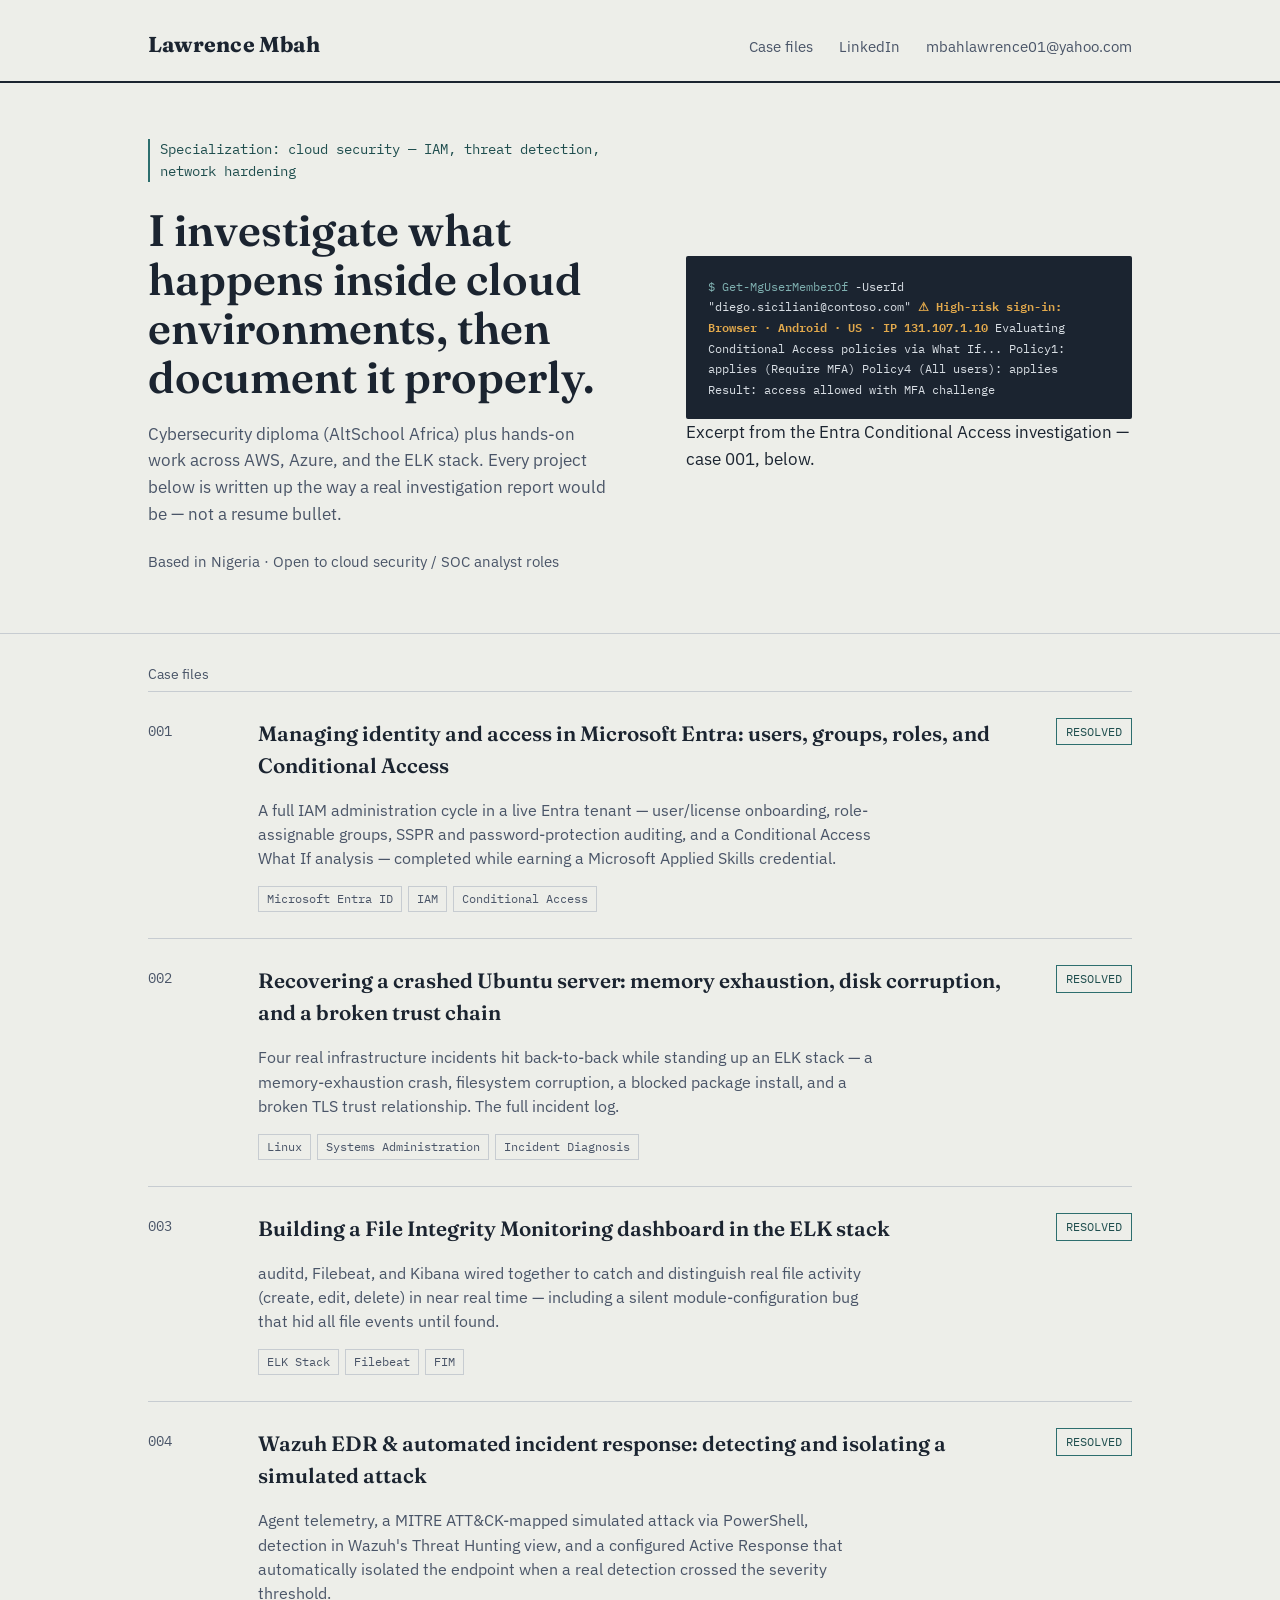
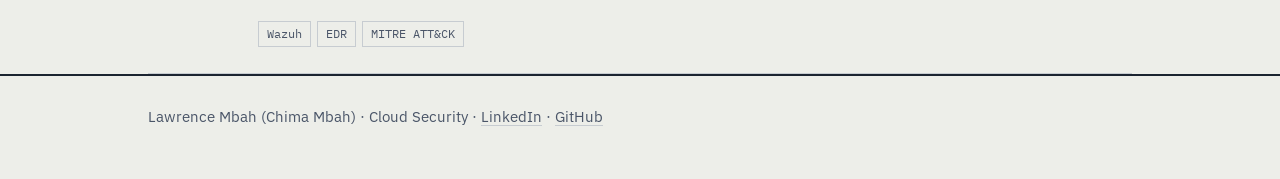
==== index.html @ ed9415c7 "Update location from California to Nigeria" ====
<!DOCTYPE html>
<html lang="en">
<head>
<meta charset="UTF-8">
<meta name="viewport" content="width=device-width, initial-scale=1.0">
<title>Lawrence Mbah — Cloud Security Case Files</title>
<meta name="description" content="Hands-on cloud security investigations: IAM, SIEM, network encryption, and vulnerability assessment work, documented like real incident reports.">
<link rel="preconnect" href="https://fonts.googleapis.com">
<link href="https://fonts.googleapis.com/css2?family=Fraunces:opsz,wght@9..144,500;9..144,600;9..144,700&family=IBM+Plex+Sans:wght@400;500;600&family=IBM+Plex+Mono:wght@400;500&display=swap" rel="stylesheet">
<link rel="stylesheet" href="styles.css">
</head>
<body>

<header class="masthead">
  <div class="wrap">
    <div class="mark"><a href="index.html">Lawrence Mbah</a></div>
    <nav>
      <a href="#cases">Case files</a>
      <a href="https://www.linkedin.com/" target="_blank" rel="noopener">LinkedIn</a>
      <a href="mailto:mbahlawrence01@yahoo.com">mbahlawrence01@yahoo.com</a>
    </nav>
  </div>
</header>

<section class="hero">
  <div class="wrap">
    <div>
      <div class="focus-line">Specialization: cloud security — IAM, threat detection, network hardening</div>
      <h1>I investigate what happens inside cloud environments, then document it properly.</h1>
      <p class="lede">Cybersecurity diploma (AltSchool Africa) plus hands-on work across AWS, Azure, and the ELK stack. Every project below is written up the way a real investigation report would be — not a resume bullet.</p>
      <p style="color:var(--ink-soft); font-size:0.95rem;">Based in Nigeria · Open to cloud security / SOC analyst roles</p>
    </div>
    <div>
      <div class="log-panel">
<span class="tag">$ Get-MgUserMemberOf</span> -UserId "diego.siciliani@contoso.com"

<span class="flag">⚠ High-risk sign-in: Browser · Android · US · IP 131.107.1.10</span>
Evaluating Conditional Access policies via What If...
Policy1: applies (Require MFA)
Policy4 (All users): applies
Result: access allowed with MFA challenge
      </div>
      <div class="caption">Excerpt from the Entra Conditional Access investigation — case 001, below.</div>
    </div>
  </div>
</section>

<main class="wrap">
  <div class="section-label" id="cases">Case files</div>
  <div class="case-list">

    <a class="case" href="projects/entra-identity-access-management.html">
      <div class="case-no">001</div>
      <div>
        <h2 class="case-title">Managing identity and access in Microsoft Entra: users, groups, roles, and Conditional Access</h2>
        <p class="case-summary">A full IAM administration cycle in a live Entra tenant — user/license onboarding, role-assignable groups, SSPR and password-protection auditing, and a Conditional Access What If analysis — completed while earning a Microsoft Applied Skills credential.</p>
        <div class="case-tags">
          <span class="tag-pill">Microsoft Entra ID</span>
          <span class="tag-pill">IAM</span>
          <span class="tag-pill">Conditional Access</span>
        </div>
      </div>
      <div class="status resolved">RESOLVED</div>
    </a>

    <a class="case" href="projects/linux-vm-incident-recovery.html">
      <div class="case-no">002</div>
      <div>
        <h2 class="case-title">Recovering a crashed Ubuntu server: memory exhaustion, disk corruption, and a broken trust chain</h2>
        <p class="case-summary">Four real infrastructure incidents hit back-to-back while standing up an ELK stack — a memory-exhaustion crash, filesystem corruption, a blocked package install, and a broken TLS trust relationship. The full incident log.</p>
        <div class="case-tags">
          <span class="tag-pill">Linux</span>
          <span class="tag-pill">Systems Administration</span>
          <span class="tag-pill">Incident Diagnosis</span>
        </div>
      </div>
      <div class="status resolved">RESOLVED</div>
    </a>

    <a class="case" href="projects/fim-elk-dashboard.html">
      <div class="case-no">003</div>
      <div>
        <h2 class="case-title">Building a File Integrity Monitoring dashboard in the ELK stack</h2>
        <p class="case-summary">auditd, Filebeat, and Kibana wired together to catch and distinguish real file activity (create, edit, delete) in near real time — including a silent module-configuration bug that hid all file events until found.</p>
        <div class="case-tags">
          <span class="tag-pill">ELK Stack</span>
          <span class="tag-pill">Filebeat</span>
          <span class="tag-pill">FIM</span>
        </div>
      </div>
      <div class="status resolved">RESOLVED</div>
    </a>

    <a class="case" href="projects/wazuh-edr-incident-response.html">
      <div class="case-no">004</div>
      <div>
        <h2 class="case-title">Wazuh EDR & automated incident response: detecting and isolating a simulated attack</h2>
        <p class="case-summary">Agent telemetry, a MITRE ATT&CK-mapped simulated attack via PowerShell, detection in Wazuh's Threat Hunting view, and a configured Active Response that automatically isolated the endpoint when a real detection crossed the severity threshold.</p>
        <div class="case-tags">
          <span class="tag-pill">Wazuh</span>
          <span class="tag-pill">EDR</span>
          <span class="tag-pill">MITRE ATT&CK</span>
        </div>
      </div>
      <div class="status resolved">RESOLVED</div>
    </a>

  </div>
</main>

<footer>
  <div class="wrap">
    Lawrence Mbah (Chima Mbah) · Cloud Security · <a href="https://www.linkedin.com/" target="_blank" rel="noopener">LinkedIn</a> · <a href="https://github.com/" target="_blank" rel="noopener">GitHub</a>
  </div>
</footer>

</body>
</html>
---- styles.css ----
/* ============================================
   Tokens
   ============================================ */
:root {
  --paper: #EDEEE9;
  --paper-raised: #FFFFFF;
  --ink: #1B2430;
  --ink-soft: #4A5568;
  --line: #C7CCD1;
  --line-strong: #1B2430;
  --amber: #B97A1E;
  --amber-deep: #8F5D14;
  --teal: #2D6E6E;
  --teal-deep: #1F4E4E;
  --danger: #A33A2F;

  --font-display: "Fraunces", Georgia, serif;
  --font-body: "IBM Plex Sans", -apple-system, sans-serif;
  --font-mono: "IBM Plex Mono", ui-monospace, monospace;

  --max: 1040px;
}

* { box-sizing: border-box; }

@media (prefers-reduced-motion: reduce) {
  *, *::before, *::after {
    animation-duration: 0.001ms !important;
    transition-duration: 0.001ms !important;
  }
}

html { scroll-behavior: smooth; }

body {
  margin: 0;
  background: var(--paper);
  color: var(--ink);
  font-family: var(--font-body);
  font-size: 17px;
  line-height: 1.55;
  -webkit-font-smoothing: antialiased;
}

a { color: var(--teal-deep); text-decoration-color: var(--line); text-underline-offset: 3px; }
a:hover { text-decoration-color: currentColor; }
a:focus-visible, button:focus-visible {
  outline: 2px solid var(--teal-deep);
  outline-offset: 2px;
}

.wrap {
  max-width: var(--max);
  margin: 0 auto;
  padding: 0 28px;
}

/* ============================================
   Header / masthead
   ============================================ */
.masthead {
  border-bottom: 2px solid var(--line-strong);
  padding: 28px 0 20px;
}
.masthead .wrap {
  display: flex;
  justify-content: space-between;
  align-items: baseline;
  flex-wrap: wrap;
  gap: 8px;
}
.masthead .mark {
  font-family: var(--font-display);
  font-weight: 700;
  font-size: 1.35rem;
  letter-spacing: 0.01em;
}
.masthead .mark a { color: var(--ink); text-decoration: none; }
.masthead nav a {
  margin-left: 22px;
  color: var(--ink-soft);
  text-decoration: none;
  font-size: 0.95rem;
}
.masthead nav a:hover { color: var(--ink); }

/* ============================================
   Hero
   ============================================ */
.hero {
  padding: 56px 0 44px;
  border-bottom: 1px solid var(--line);
}
.hero .wrap {
  display: grid;
  grid-template-columns: 1.1fr 1fr;
  gap: 48px;
  align-items: center;
}
@media (max-width: 800px) {
  .hero .wrap { grid-template-columns: 1fr; }
}
.hero h1 {
  font-family: var(--font-display);
  font-size: clamp(2rem, 4vw, 2.75rem);
  line-height: 1.12;
  margin: 0 0 18px;
  font-weight: 600;
}
.hero p.lede {
  font-size: 1.08rem;
  color: var(--ink-soft);
  max-width: 46ch;
  margin: 0 0 22px;
}
.hero .focus-line {
  font-family: var(--font-mono);
  font-size: 0.85rem;
  color: var(--teal-deep);
  border-left: 2px solid var(--teal);
  padding-left: 10px;
  margin-bottom: 24px;
}

/* the log excerpt as hero visual */
.log-panel {
  background: var(--ink);
  color: #D8DEE4;
  font-family: var(--font-mono);
  font-size: 0.78rem;
  line-height: 1.65;
  padding: 20px 22px;
  border-radius: 2px;
  overflow-x: auto;
  position: relative;
}
.log-panel .tag {
  color: #7FB0B0;
}
.log-panel .flag {
  color: #E2A94C;
  font-weight: 600;
}
.log-panel .caption {
  font-family: var(--font-body);
  font-size: 0.78rem;
  color: var(--ink-soft);
  margin-top: 10px;
}

/* ============================================
   Case list (index)
   ============================================ */
.section-label {
  font-family: var(--font-body);
  font-size: 0.85rem;
  color: var(--ink-soft);
  padding: 30px 0 6px;
}
.case-list {
  border-top: 1px solid var(--line);
}
.case {
  display: grid;
  grid-template-columns: 90px 1fr auto;
  gap: 20px;
  align-items: start;
  padding: 26px 0;
  border-bottom: 1px solid var(--line);
  text-decoration: none;
  color: inherit;
}
@media (max-width: 700px) {
  .case { grid-template-columns: 1fr; gap: 8px; }
}
.case:hover .case-title { text-decoration-color: var(--amber); }
.case-no {
  font-family: var(--font-mono);
  color: var(--ink-soft);
  font-size: 0.85rem;
  padding-top: 3px;
}
.case-title {
  font-family: var(--font-display);
  font-size: 1.3rem;
  font-weight: 600;
  margin: 0 0 6px;
  text-decoration: underline;
  text-decoration-color: transparent;
  text-underline-offset: 4px;
  transition: text-decoration-color 0.15s ease;
}
.case-summary {
  color: var(--ink-soft);
  font-size: 0.98rem;
  max-width: 62ch;
}
.case-tags {
  display: flex;
  flex-wrap: wrap;
  gap: 6px;
  margin-top: 10px;
}
.tag-pill {
  font-family: var(--font-mono);
  font-size: 0.72rem;
  padding: 3px 8px;
  border: 1px solid var(--line);
  color: var(--ink-soft);
}
.status {
  font-family: var(--font-mono);
  font-size: 0.72rem;
  padding: 4px 9px;
  white-space: nowrap;
  height: fit-content;
  border: 1px solid;
}
.status.resolved { color: var(--teal-deep); border-color: var(--teal); }
.status.open { color: var(--amber-deep); border-color: var(--amber); }

/* ============================================
   Case file page (project detail)
   ============================================ */
.file-header {
  padding: 40px 0 24px;
  border-bottom: 2px solid var(--line-strong);
}
.file-header .back {
  display: inline-block;
  font-size: 0.9rem;
  color: var(--ink-soft);
  text-decoration: none;
  margin-bottom: 18px;
}
.file-meta {
  display: flex;
  gap: 22px;
  flex-wrap: wrap;
  font-family: var(--font-mono);
  font-size: 0.8rem;
  color: var(--ink-soft);
  margin-bottom: 14px;
}
.file-header h1 {
  font-family: var(--font-display);
  font-size: clamp(1.8rem, 3.5vw, 2.4rem);
  margin: 0 0 10px;
  font-weight: 600;
  max-width: 22ch;
}
.file-header .stack {
  display: flex;
  flex-wrap: wrap;
  gap: 8px;
  margin-top: 16px;
}

article {
  padding: 40px 0 80px;
  display: grid;
  grid-template-columns: 160px 1fr;
  gap: 40px;
}
@media (max-width: 760px) {
  article { grid-template-columns: 1fr; }
}
article .toc {
  font-family: var(--font-mono);
  font-size: 0.78rem;
  position: sticky;
  top: 24px;
  align-self: start;
}
article .toc a {
  display: block;
  color: var(--ink-soft);
  text-decoration: none;
  padding: 5px 0;
  border-left: 2px solid var(--line);
  padding-left: 10px;
}
article .toc a:hover { color: var(--ink); border-left-color: var(--amber); }

.case-body h2 {
  font-family: var(--font-display);
  font-size: 1.5rem;
  font-weight: 600;
  margin: 46px 0 14px;
  scroll-margin-top: 20px;
}
.case-body h2:first-child { margin-top: 0; }
.case-body p { max-width: 68ch; }
.case-body ul, .case-body ol { max-width: 66ch; }
.case-body li { margin-bottom: 6px; }

.callout {
  border-left: 3px solid var(--amber);
  background: var(--paper-raised);
  padding: 14px 18px;
  margin: 20px 0;
  max-width: 66ch;
  font-size: 0.96rem;
}
.callout strong { color: var(--amber-deep); }

pre {
  background: var(--ink);
  color: #D8DEE4;
  font-family: var(--font-mono);
  font-size: 0.8rem;
  line-height: 1.6;
  padding: 18px 20px;
  overflow-x: auto;
  border-radius: 2px;
  max-width: 100%;
}
code { font-family: var(--font-mono); }
:not(pre) > code {
  background: var(--paper-raised);
  border: 1px solid var(--line);
  padding: 1px 5px;
  font-size: 0.88em;
}

.fill-in {
  background: #FBF2E2;
  border: 1px dashed var(--amber);
  padding: 1px 6px;
  font-family: var(--font-mono);
  font-size: 0.85em;
}

figure {
  margin: 22px 0;
  max-width: 720px;
}
figure img {
  width: 100%;
  border: 1px solid var(--line);
  display: block;
}
figcaption {
  font-size: 0.85rem;
  color: var(--ink-soft);
  margin-top: 8px;
}

/* ============================================
   Footer
   ============================================ */
footer {
  border-top: 2px solid var(--line-strong);
  padding: 30px 0 50px;
  color: var(--ink-soft);
  font-size: 0.92rem;
}
footer a { color: var(--ink-soft); }
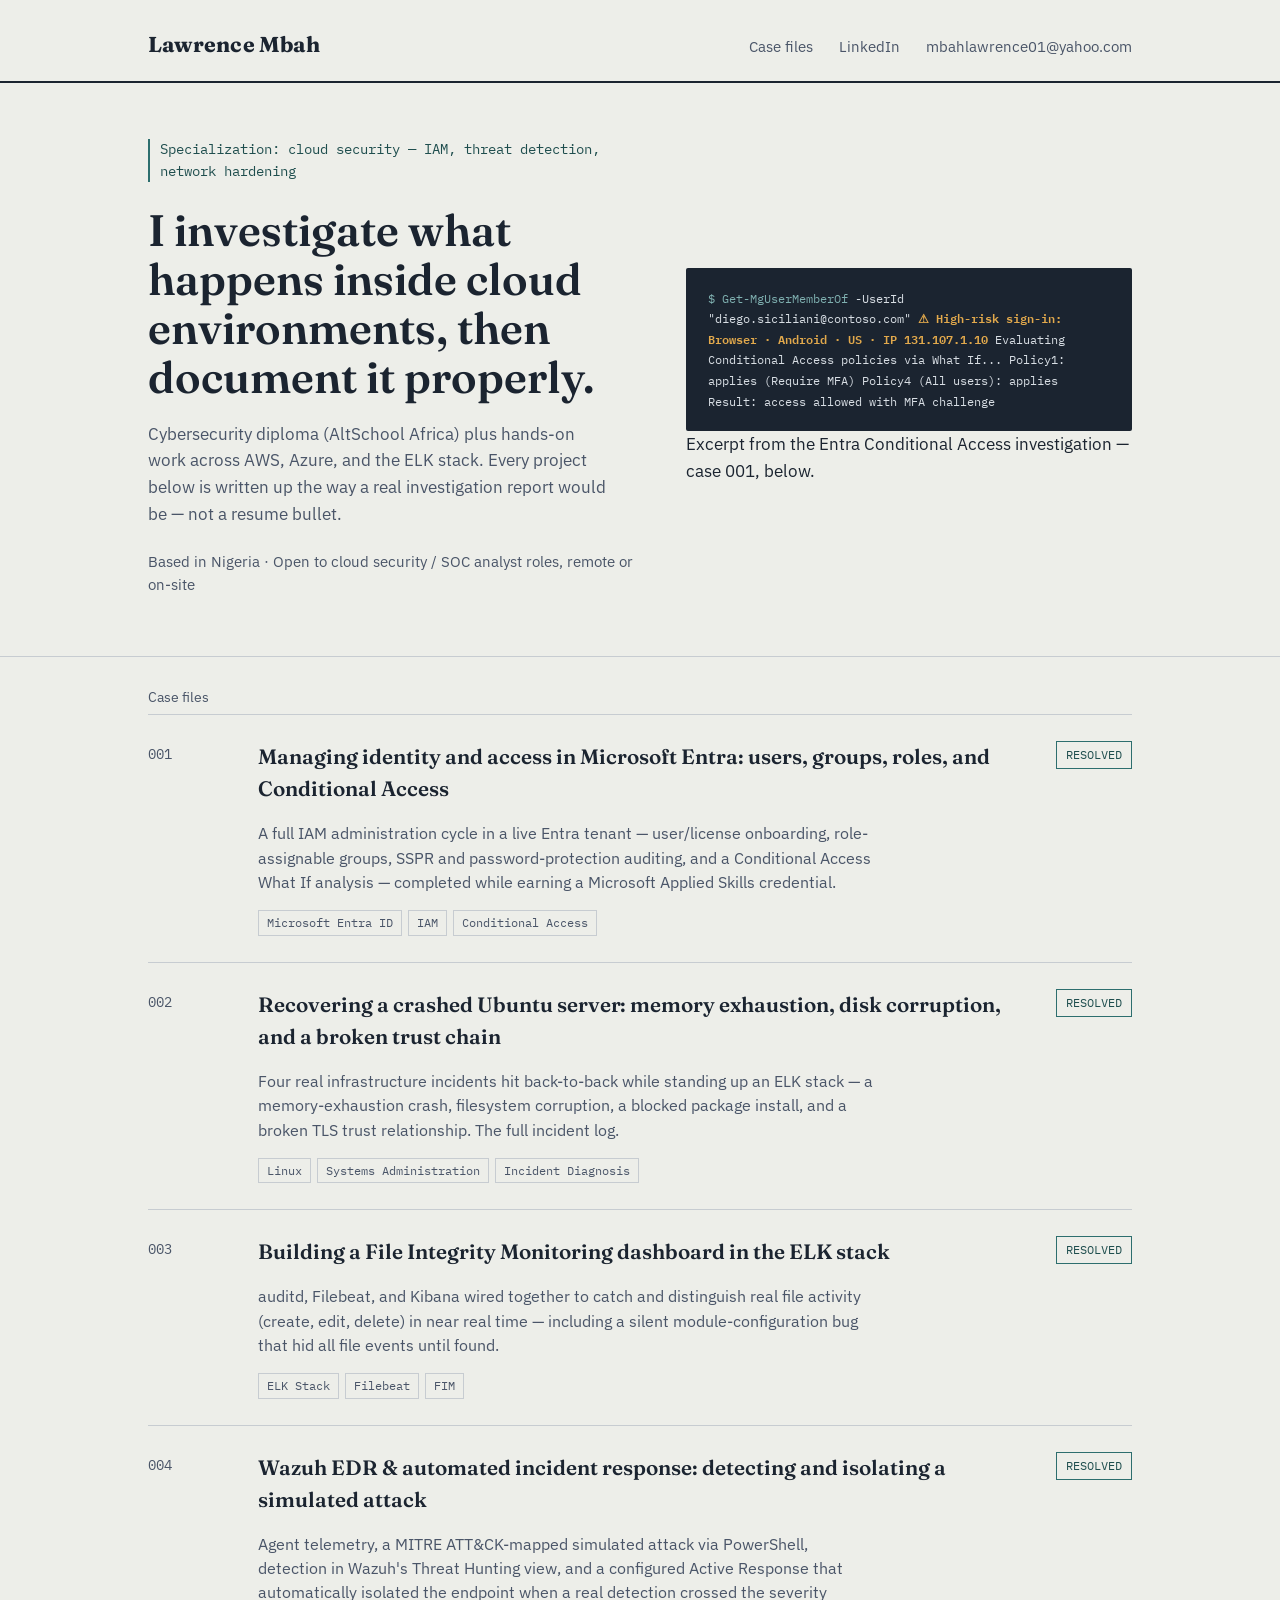
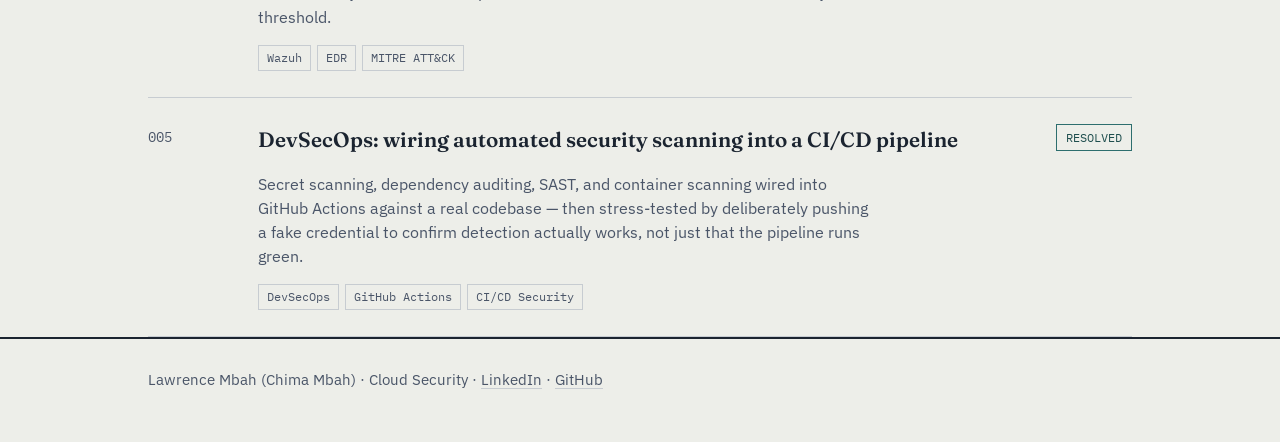
==== commit 09de86b9: "Rename index (2).html to index.html" ====
--- a/index.html
+++ b/index.html
@@ -28,7 +28,7 @@
       <div class="focus-line">Specialization: cloud security — IAM, threat detection, network hardening</div>
       <h1>I investigate what happens inside cloud environments, then document it properly.</h1>
       <p class="lede">Cybersecurity diploma (AltSchool Africa) plus hands-on work across AWS, Azure, and the ELK stack. Every project below is written up the way a real investigation report would be — not a resume bullet.</p>
-      <p style="color:var(--ink-soft); font-size:0.95rem;">Based in Nigeria · Open to cloud security / SOC analyst roles</p>
+      <p style="color:var(--ink-soft); font-size:0.95rem;">Based in Nigeria · Open to cloud security / SOC analyst roles, remote or on-site</p>
     </div>
     <div>
       <div class="log-panel">
@@ -105,6 +105,20 @@
       <div class="status resolved">RESOLVED</div>
     </a>
 
+    <a class="case" href="projects/devsecops-cicd-pipeline.html">
+      <div class="case-no">005</div>
+      <div>
+        <h2 class="case-title">DevSecOps: wiring automated security scanning into a CI/CD pipeline</h2>
+        <p class="case-summary">Secret scanning, dependency auditing, SAST, and container scanning wired into GitHub Actions against a real codebase — then stress-tested by deliberately pushing a fake credential to confirm detection actually works, not just that the pipeline runs green.</p>
+        <div class="case-tags">
+          <span class="tag-pill">DevSecOps</span>
+          <span class="tag-pill">GitHub Actions</span>
+          <span class="tag-pill">CI/CD Security</span>
+        </div>
+      </div>
+      <div class="status resolved">RESOLVED</div>
+    </a>
+
   </div>
 </main>
 
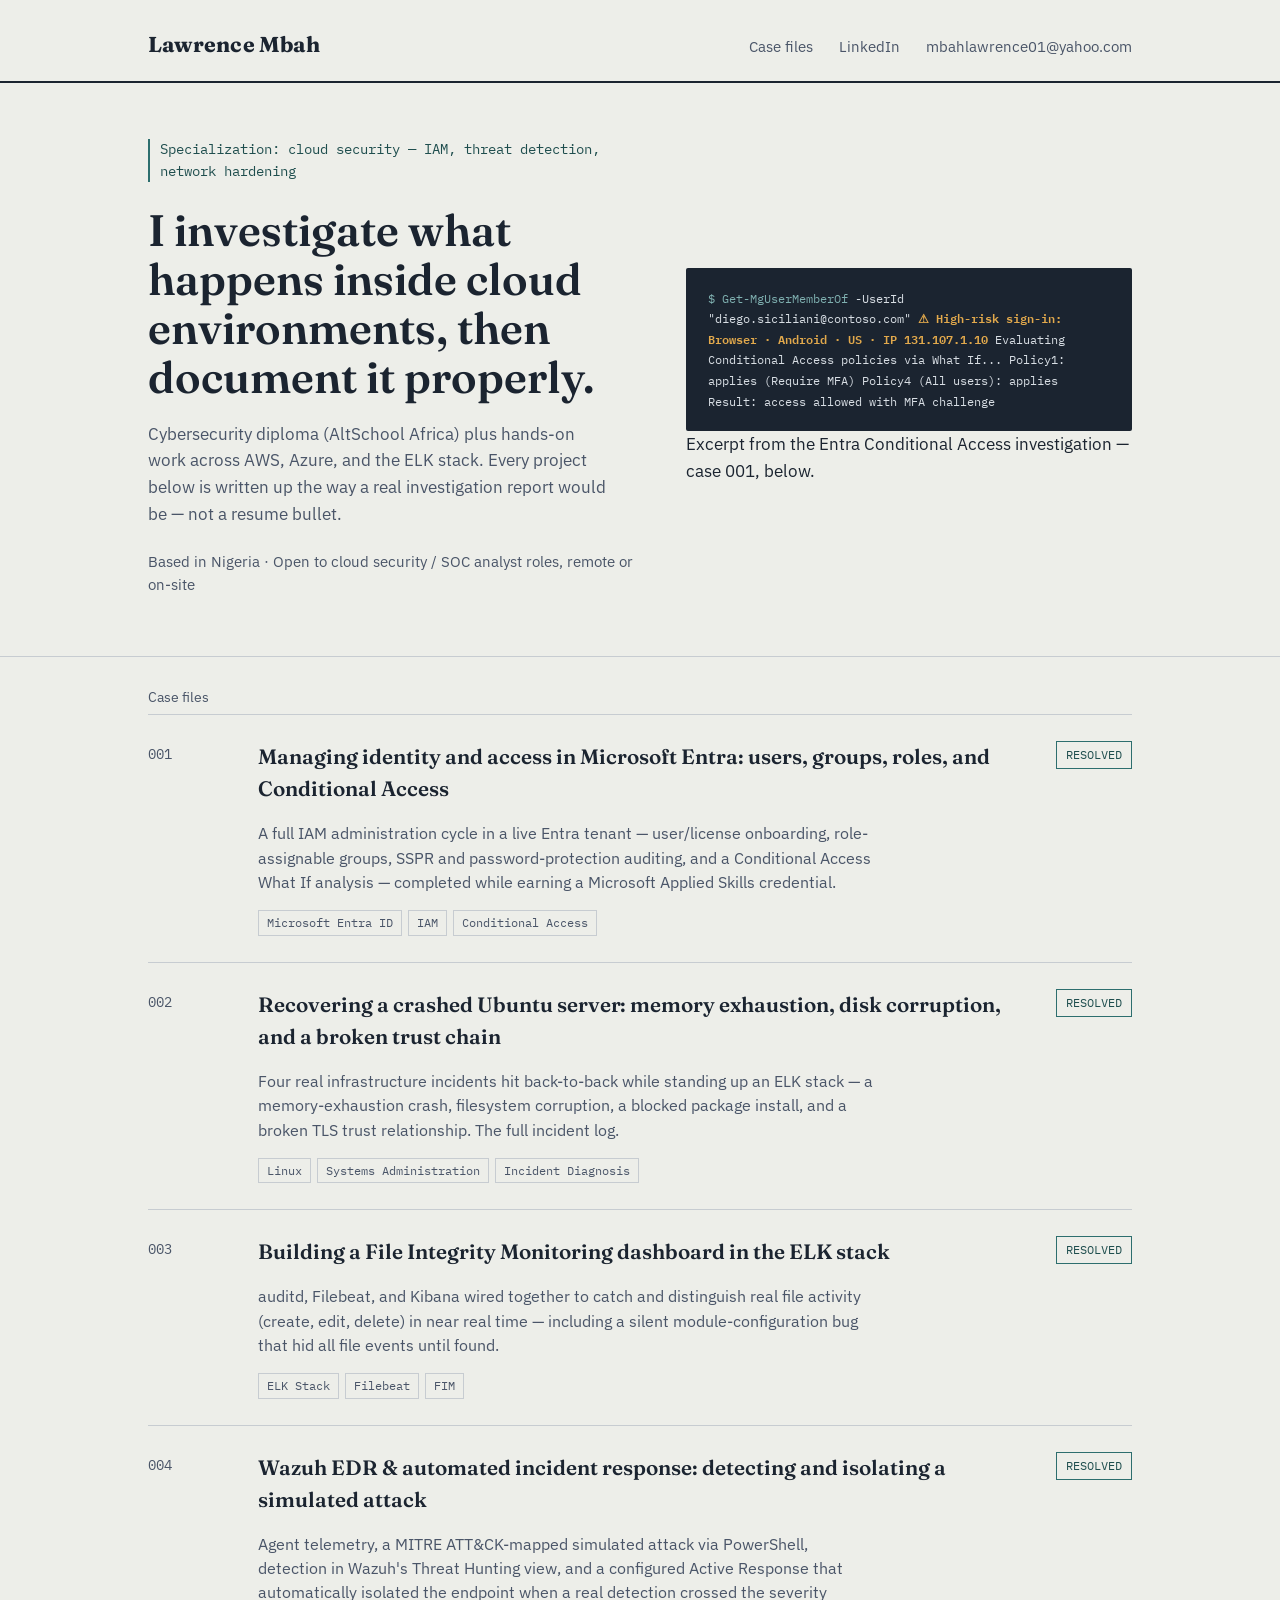
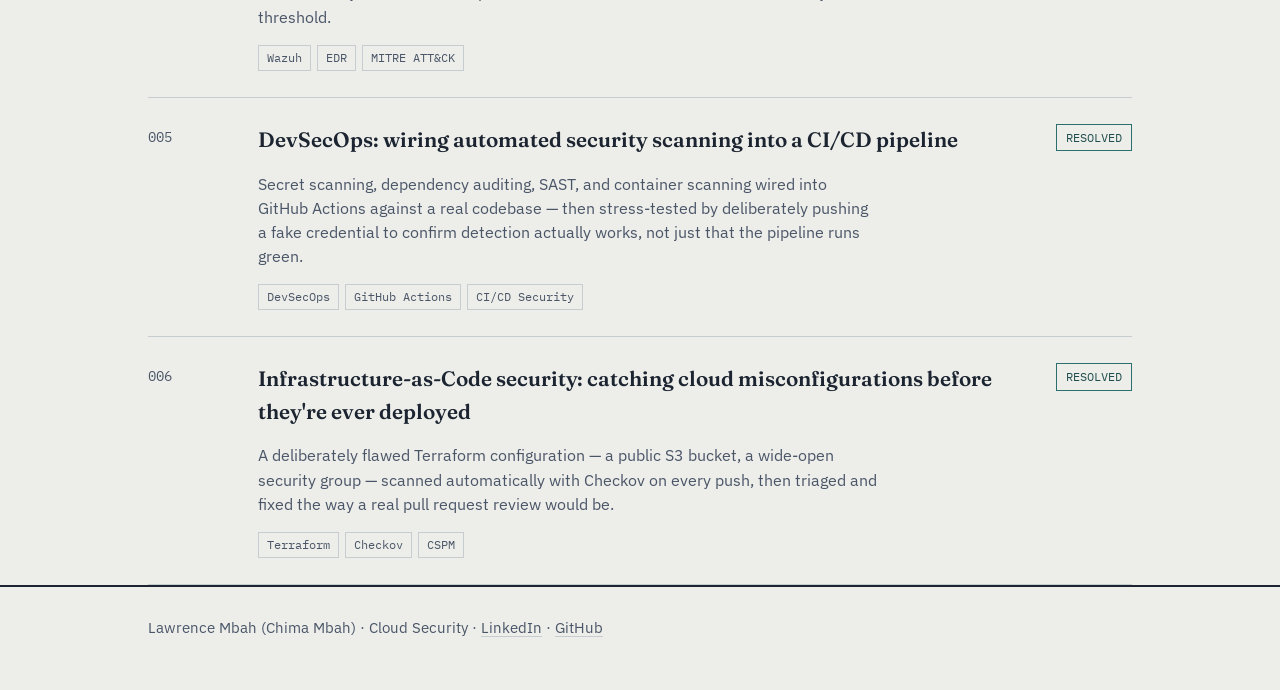
==== commit 4aef7ead: "Rename index (2).html to index.html" ====
--- a/index.html
+++ b/index.html
@@ -119,6 +119,20 @@
       <div class="status resolved">RESOLVED</div>
     </a>
 
+    <a class="case" href="projects/iac-security-scanning.html">
+      <div class="case-no">006</div>
+      <div>
+        <h2 class="case-title">Infrastructure-as-Code security: catching cloud misconfigurations before they're ever deployed</h2>
+        <p class="case-summary">A deliberately flawed Terraform configuration — a public S3 bucket, a wide-open security group — scanned automatically with Checkov on every push, then triaged and fixed the way a real pull request review would be.</p>
+        <div class="case-tags">
+          <span class="tag-pill">Terraform</span>
+          <span class="tag-pill">Checkov</span>
+          <span class="tag-pill">CSPM</span>
+        </div>
+      </div>
+      <div class="status resolved">RESOLVED</div>
+    </a>
+
   </div>
 </main>
 
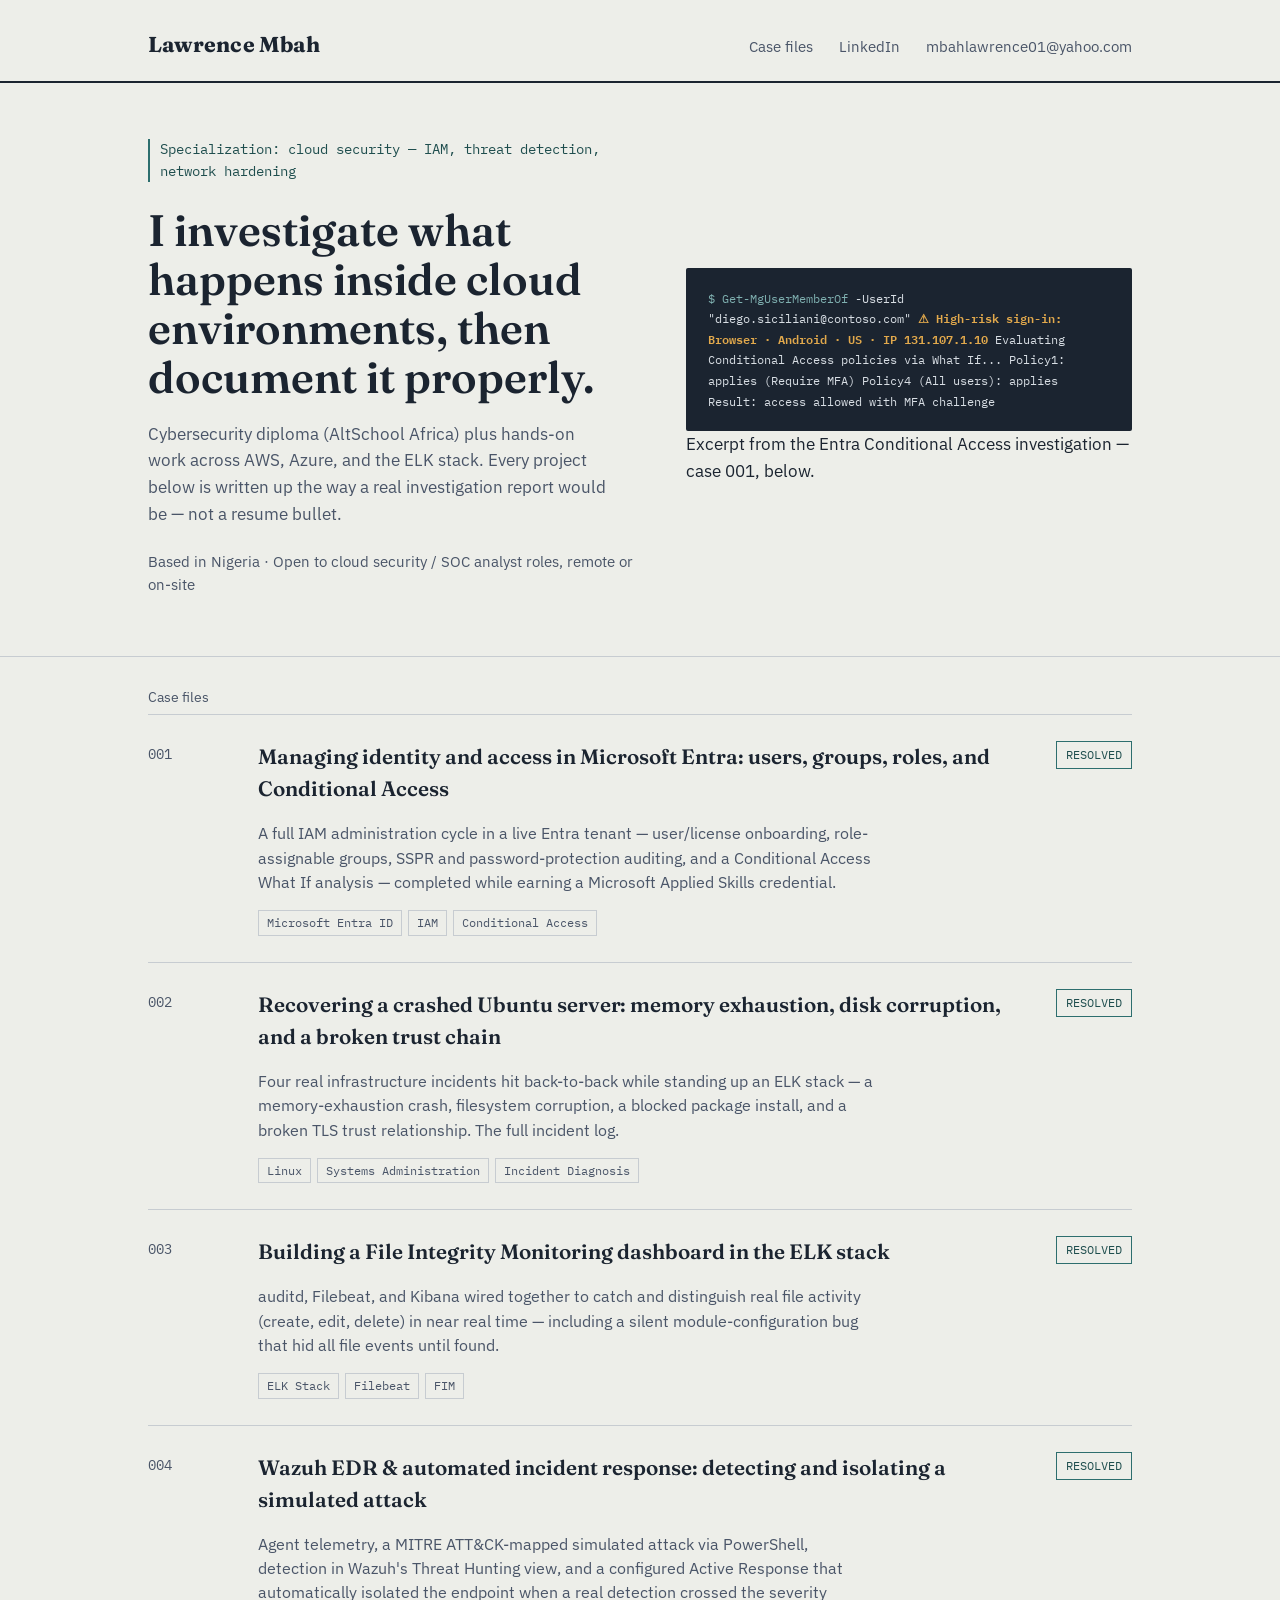
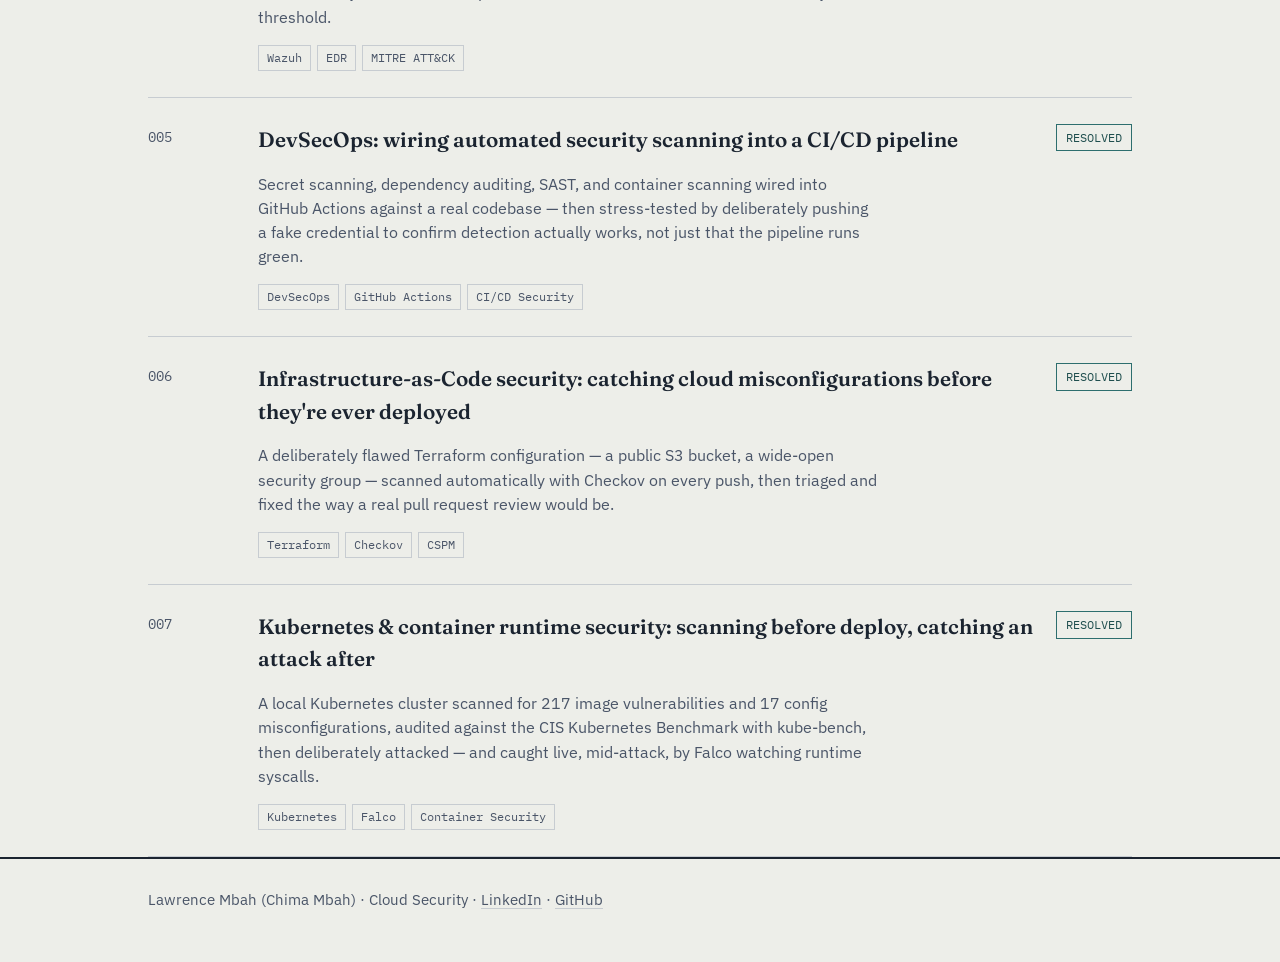
==== commit 9d288ca1: "Rename index (2).html to index.html" ====
--- a/index.html
+++ b/index.html
@@ -133,6 +133,20 @@
       <div class="status resolved">RESOLVED</div>
     </a>
 
+    <a class="case" href="projects/k8s-container-runtime-security.html">
+      <div class="case-no">007</div>
+      <div>
+        <h2 class="case-title">Kubernetes &amp; container runtime security: scanning before deploy, catching an attack after</h2>
+        <p class="case-summary">A local Kubernetes cluster scanned for 217 image vulnerabilities and 17 config misconfigurations, audited against the CIS Kubernetes Benchmark with kube-bench, then deliberately attacked — and caught live, mid-attack, by Falco watching runtime syscalls.</p>
+        <div class="case-tags">
+          <span class="tag-pill">Kubernetes</span>
+          <span class="tag-pill">Falco</span>
+          <span class="tag-pill">Container Security</span>
+        </div>
+      </div>
+      <div class="status resolved">RESOLVED</div>
+    </a>
+
   </div>
 </main>
 
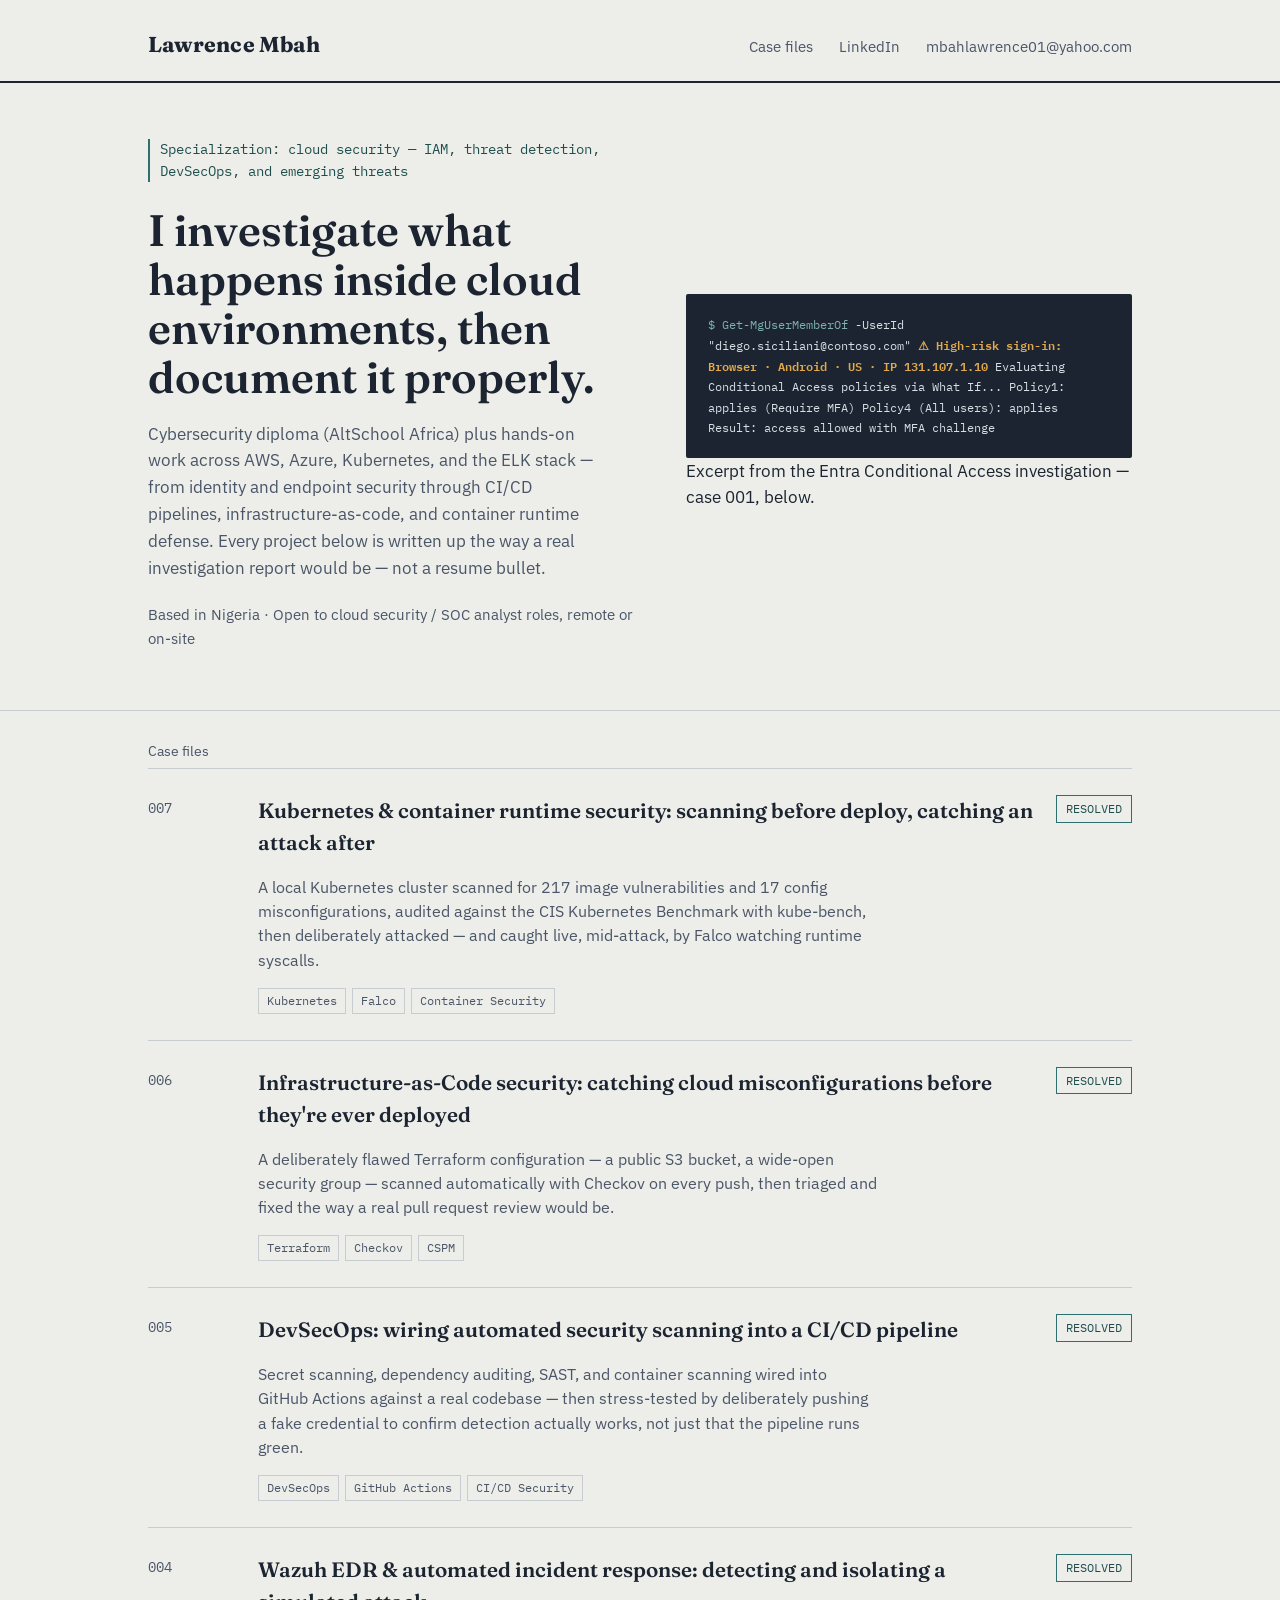
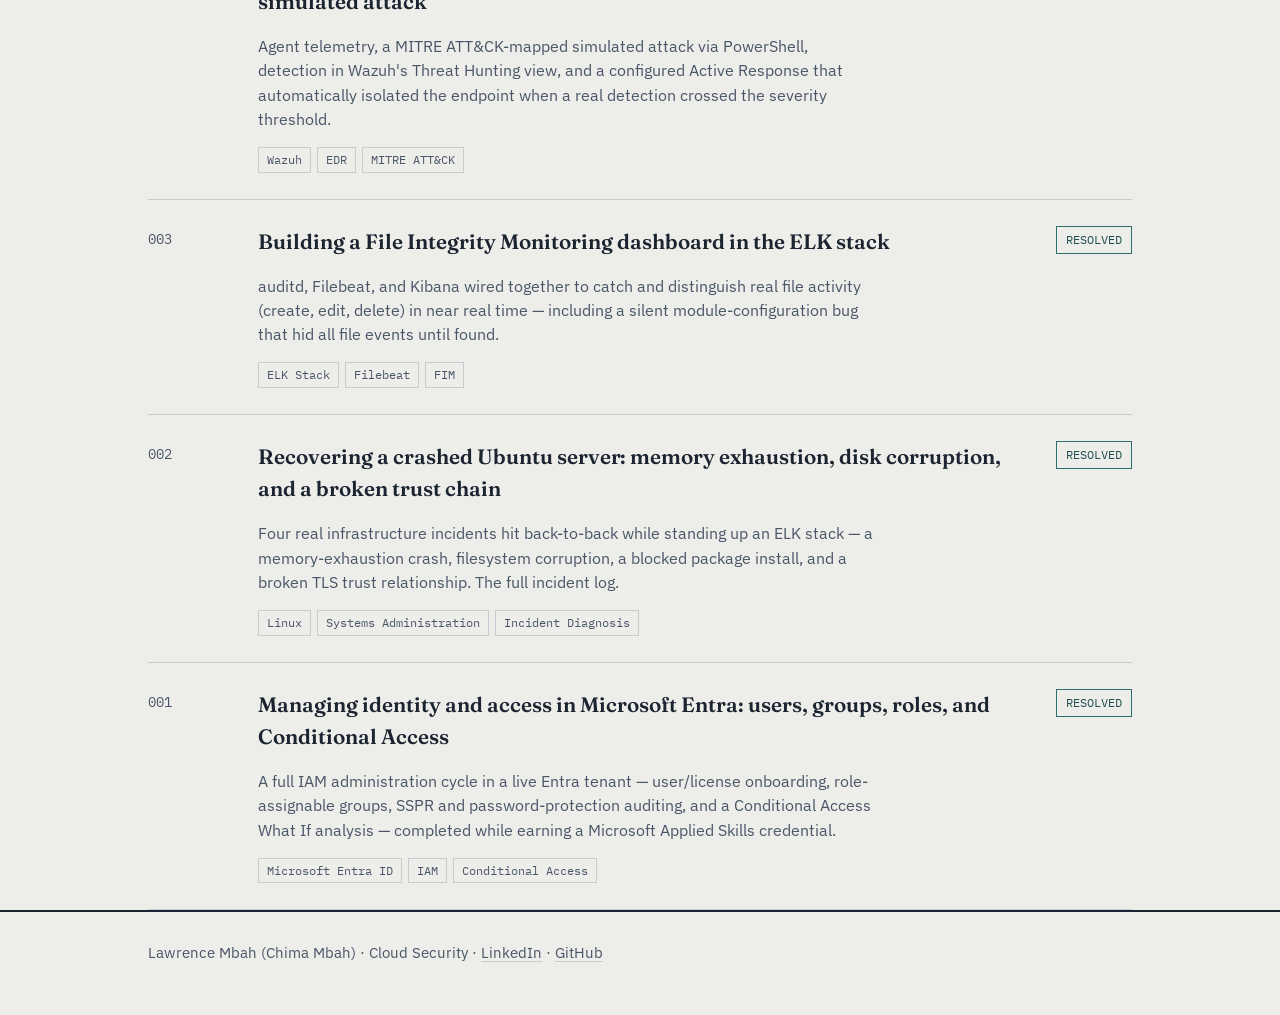
==== commit 3572b7ce: "Rename index (2).html to index.html" ====
--- a/index.html
+++ b/index.html
@@ -4,7 +4,7 @@
 <meta charset="UTF-8">
 <meta name="viewport" content="width=device-width, initial-scale=1.0">
 <title>Lawrence Mbah — Cloud Security Case Files</title>
-<meta name="description" content="Hands-on cloud security investigations: IAM, SIEM, network encryption, and vulnerability assessment work, documented like real incident reports.">
+<meta name="description" content="Hands-on cloud security investigations: IAM, EDR, SIEM, DevSecOps, infrastructure-as-code, and container runtime security, documented like real incident reports.">
 <link rel="preconnect" href="https://fonts.googleapis.com">
 <link href="https://fonts.googleapis.com/css2?family=Fraunces:opsz,wght@9..144,500;9..144,600;9..144,700&family=IBM+Plex+Sans:wght@400;500;600&family=IBM+Plex+Mono:wght@400;500&display=swap" rel="stylesheet">
 <link rel="stylesheet" href="styles.css">
@@ -25,9 +25,9 @@
 <section class="hero">
   <div class="wrap">
     <div>
-      <div class="focus-line">Specialization: cloud security — IAM, threat detection, network hardening</div>
+      <div class="focus-line">Specialization: cloud security — IAM, threat detection, DevSecOps, and emerging threats</div>
       <h1>I investigate what happens inside cloud environments, then document it properly.</h1>
-      <p class="lede">Cybersecurity diploma (AltSchool Africa) plus hands-on work across AWS, Azure, and the ELK stack. Every project below is written up the way a real investigation report would be — not a resume bullet.</p>
+      <p class="lede">Cybersecurity diploma (AltSchool Africa) plus hands-on work across AWS, Azure, Kubernetes, and the ELK stack — from identity and endpoint security through CI/CD pipelines, infrastructure-as-code, and container runtime defense. Every project below is written up the way a real investigation report would be — not a resume bullet.</p>
       <p style="color:var(--ink-soft); font-size:0.95rem;">Based in Nigeria · Open to cloud security / SOC analyst roles, remote or on-site</p>
     </div>
     <div>
@@ -49,15 +49,71 @@
   <div class="section-label" id="cases">Case files</div>
   <div class="case-list">
 
-    <a class="case" href="projects/entra-identity-access-management.html">
-      <div class="case-no">001</div>
+    <a class="case" href="projects/k8s-container-runtime-security.html">
+      <div class="case-no">007</div>
       <div>
-        <h2 class="case-title">Managing identity and access in Microsoft Entra: users, groups, roles, and Conditional Access</h2>
-        <p class="case-summary">A full IAM administration cycle in a live Entra tenant — user/license onboarding, role-assignable groups, SSPR and password-protection auditing, and a Conditional Access What If analysis — completed while earning a Microsoft Applied Skills credential.</p>
+        <h2 class="case-title">Kubernetes &amp; container runtime security: scanning before deploy, catching an attack after</h2>
+        <p class="case-summary">A local Kubernetes cluster scanned for 217 image vulnerabilities and 17 config misconfigurations, audited against the CIS Kubernetes Benchmark with kube-bench, then deliberately attacked — and caught live, mid-attack, by Falco watching runtime syscalls.</p>
         <div class="case-tags">
-          <span class="tag-pill">Microsoft Entra ID</span>
-          <span class="tag-pill">IAM</span>
-          <span class="tag-pill">Conditional Access</span>
+          <span class="tag-pill">Kubernetes</span>
+          <span class="tag-pill">Falco</span>
+          <span class="tag-pill">Container Security</span>
+        </div>
+      </div>
+      <div class="status resolved">RESOLVED</div>
+    </a>
+
+    <a class="case" href="projects/iac-security-scanning.html">
+      <div class="case-no">006</div>
+      <div>
+        <h2 class="case-title">Infrastructure-as-Code security: catching cloud misconfigurations before they're ever deployed</h2>
+        <p class="case-summary">A deliberately flawed Terraform configuration — a public S3 bucket, a wide-open security group — scanned automatically with Checkov on every push, then triaged and fixed the way a real pull request review would be.</p>
+        <div class="case-tags">
+          <span class="tag-pill">Terraform</span>
+          <span class="tag-pill">Checkov</span>
+          <span class="tag-pill">CSPM</span>
+        </div>
+      </div>
+      <div class="status resolved">RESOLVED</div>
+    </a>
+
+    <a class="case" href="projects/devsecops-cicd-pipeline.html">
+      <div class="case-no">005</div>
+      <div>
+        <h2 class="case-title">DevSecOps: wiring automated security scanning into a CI/CD pipeline</h2>
+        <p class="case-summary">Secret scanning, dependency auditing, SAST, and container scanning wired into GitHub Actions against a real codebase — then stress-tested by deliberately pushing a fake credential to confirm detection actually works, not just that the pipeline runs green.</p>
+        <div class="case-tags">
+          <span class="tag-pill">DevSecOps</span>
+          <span class="tag-pill">GitHub Actions</span>
+          <span class="tag-pill">CI/CD Security</span>
+        </div>
+      </div>
+      <div class="status resolved">RESOLVED</div>
+    </a>
+
+    <a class="case" href="projects/wazuh-edr-incident-response.html">
+      <div class="case-no">004</div>
+      <div>
+        <h2 class="case-title">Wazuh EDR & automated incident response: detecting and isolating a simulated attack</h2>
+        <p class="case-summary">Agent telemetry, a MITRE ATT&CK-mapped simulated attack via PowerShell, detection in Wazuh's Threat Hunting view, and a configured Active Response that automatically isolated the endpoint when a real detection crossed the severity threshold.</p>
+        <div class="case-tags">
+          <span class="tag-pill">Wazuh</span>
+          <span class="tag-pill">EDR</span>
+          <span class="tag-pill">MITRE ATT&CK</span>
+        </div>
+      </div>
+      <div class="status resolved">RESOLVED</div>
+    </a>
+
+    <a class="case" href="projects/fim-elk-dashboard.html">
+      <div class="case-no">003</div>
+      <div>
+        <h2 class="case-title">Building a File Integrity Monitoring dashboard in the ELK stack</h2>
+        <p class="case-summary">auditd, Filebeat, and Kibana wired together to catch and distinguish real file activity (create, edit, delete) in near real time — including a silent module-configuration bug that hid all file events until found.</p>
+        <div class="case-tags">
+          <span class="tag-pill">ELK Stack</span>
+          <span class="tag-pill">Filebeat</span>
+          <span class="tag-pill">FIM</span>
         </div>
       </div>
       <div class="status resolved">RESOLVED</div>
@@ -77,71 +133,15 @@
       <div class="status resolved">RESOLVED</div>
     </a>
 
-    <a class="case" href="projects/fim-elk-dashboard.html">
-      <div class="case-no">003</div>
+    <a class="case" href="projects/entra-identity-access-management.html">
+      <div class="case-no">001</div>
       <div>
-        <h2 class="case-title">Building a File Integrity Monitoring dashboard in the ELK stack</h2>
-        <p class="case-summary">auditd, Filebeat, and Kibana wired together to catch and distinguish real file activity (create, edit, delete) in near real time — including a silent module-configuration bug that hid all file events until found.</p>
+        <h2 class="case-title">Managing identity and access in Microsoft Entra: users, groups, roles, and Conditional Access</h2>
+        <p class="case-summary">A full IAM administration cycle in a live Entra tenant — user/license onboarding, role-assignable groups, SSPR and password-protection auditing, and a Conditional Access What If analysis — completed while earning a Microsoft Applied Skills credential.</p>
         <div class="case-tags">
-          <span class="tag-pill">ELK Stack</span>
-          <span class="tag-pill">Filebeat</span>
-          <span class="tag-pill">FIM</span>
-        </div>
-      </div>
-      <div class="status resolved">RESOLVED</div>
-    </a>
-
-    <a class="case" href="projects/wazuh-edr-incident-response.html">
-      <div class="case-no">004</div>
-      <div>
-        <h2 class="case-title">Wazuh EDR & automated incident response: detecting and isolating a simulated attack</h2>
-        <p class="case-summary">Agent telemetry, a MITRE ATT&CK-mapped simulated attack via PowerShell, detection in Wazuh's Threat Hunting view, and a configured Active Response that automatically isolated the endpoint when a real detection crossed the severity threshold.</p>
-        <div class="case-tags">
-          <span class="tag-pill">Wazuh</span>
-          <span class="tag-pill">EDR</span>
-          <span class="tag-pill">MITRE ATT&CK</span>
-        </div>
-      </div>
-      <div class="status resolved">RESOLVED</div>
-    </a>
-
-    <a class="case" href="projects/devsecops-cicd-pipeline.html">
-      <div class="case-no">005</div>
-      <div>
-        <h2 class="case-title">DevSecOps: wiring automated security scanning into a CI/CD pipeline</h2>
-        <p class="case-summary">Secret scanning, dependency auditing, SAST, and container scanning wired into GitHub Actions against a real codebase — then stress-tested by deliberately pushing a fake credential to confirm detection actually works, not just that the pipeline runs green.</p>
-        <div class="case-tags">
-          <span class="tag-pill">DevSecOps</span>
-          <span class="tag-pill">GitHub Actions</span>
-          <span class="tag-pill">CI/CD Security</span>
-        </div>
-      </div>
-      <div class="status resolved">RESOLVED</div>
-    </a>
-
-    <a class="case" href="projects/iac-security-scanning.html">
-      <div class="case-no">006</div>
-      <div>
-        <h2 class="case-title">Infrastructure-as-Code security: catching cloud misconfigurations before they're ever deployed</h2>
-        <p class="case-summary">A deliberately flawed Terraform configuration — a public S3 bucket, a wide-open security group — scanned automatically with Checkov on every push, then triaged and fixed the way a real pull request review would be.</p>
-        <div class="case-tags">
-          <span class="tag-pill">Terraform</span>
-          <span class="tag-pill">Checkov</span>
-          <span class="tag-pill">CSPM</span>
-        </div>
-      </div>
-      <div class="status resolved">RESOLVED</div>
-    </a>
-
-    <a class="case" href="projects/k8s-container-runtime-security.html">
-      <div class="case-no">007</div>
-      <div>
-        <h2 class="case-title">Kubernetes &amp; container runtime security: scanning before deploy, catching an attack after</h2>
-        <p class="case-summary">A local Kubernetes cluster scanned for 217 image vulnerabilities and 17 config misconfigurations, audited against the CIS Kubernetes Benchmark with kube-bench, then deliberately attacked — and caught live, mid-attack, by Falco watching runtime syscalls.</p>
-        <div class="case-tags">
-          <span class="tag-pill">Kubernetes</span>
-          <span class="tag-pill">Falco</span>
-          <span class="tag-pill">Container Security</span>
+          <span class="tag-pill">Microsoft Entra ID</span>
+          <span class="tag-pill">IAM</span>
+          <span class="tag-pill">Conditional Access</span>
         </div>
       </div>
       <div class="status resolved">RESOLVED</div>
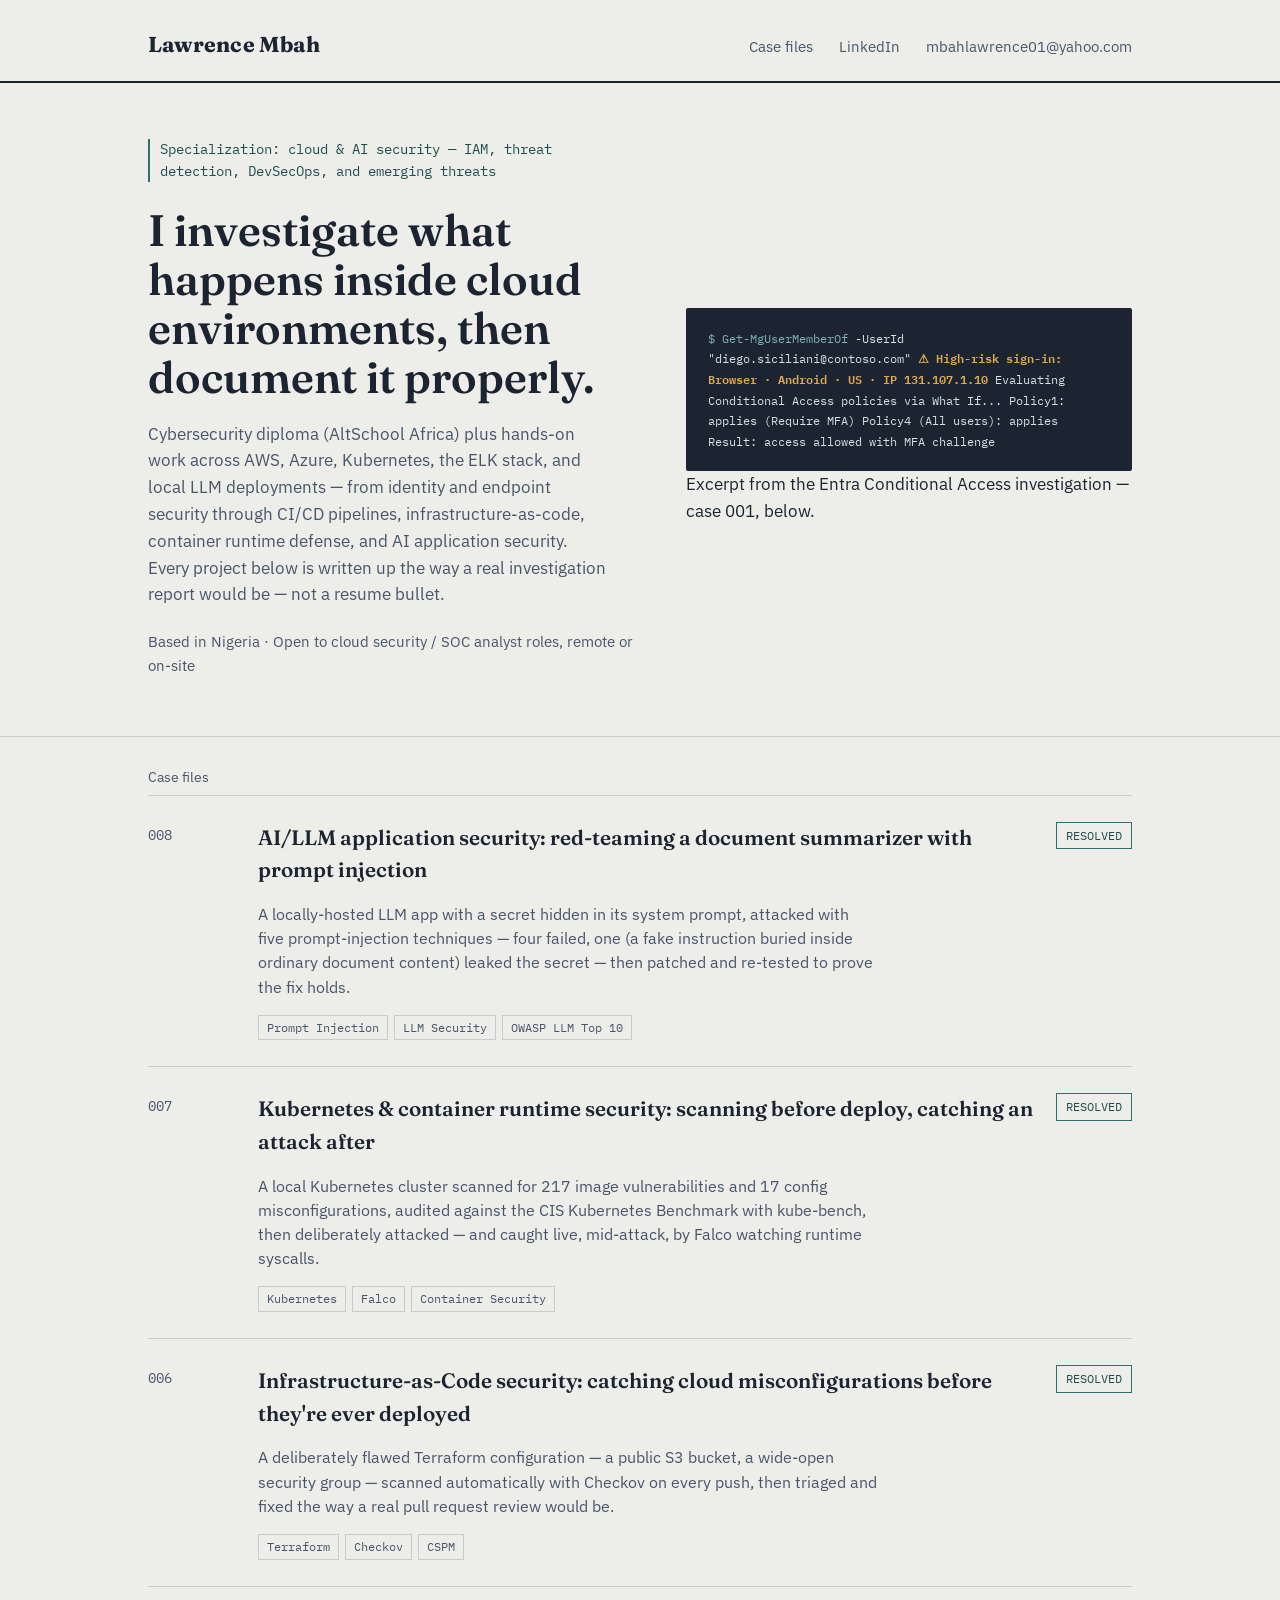
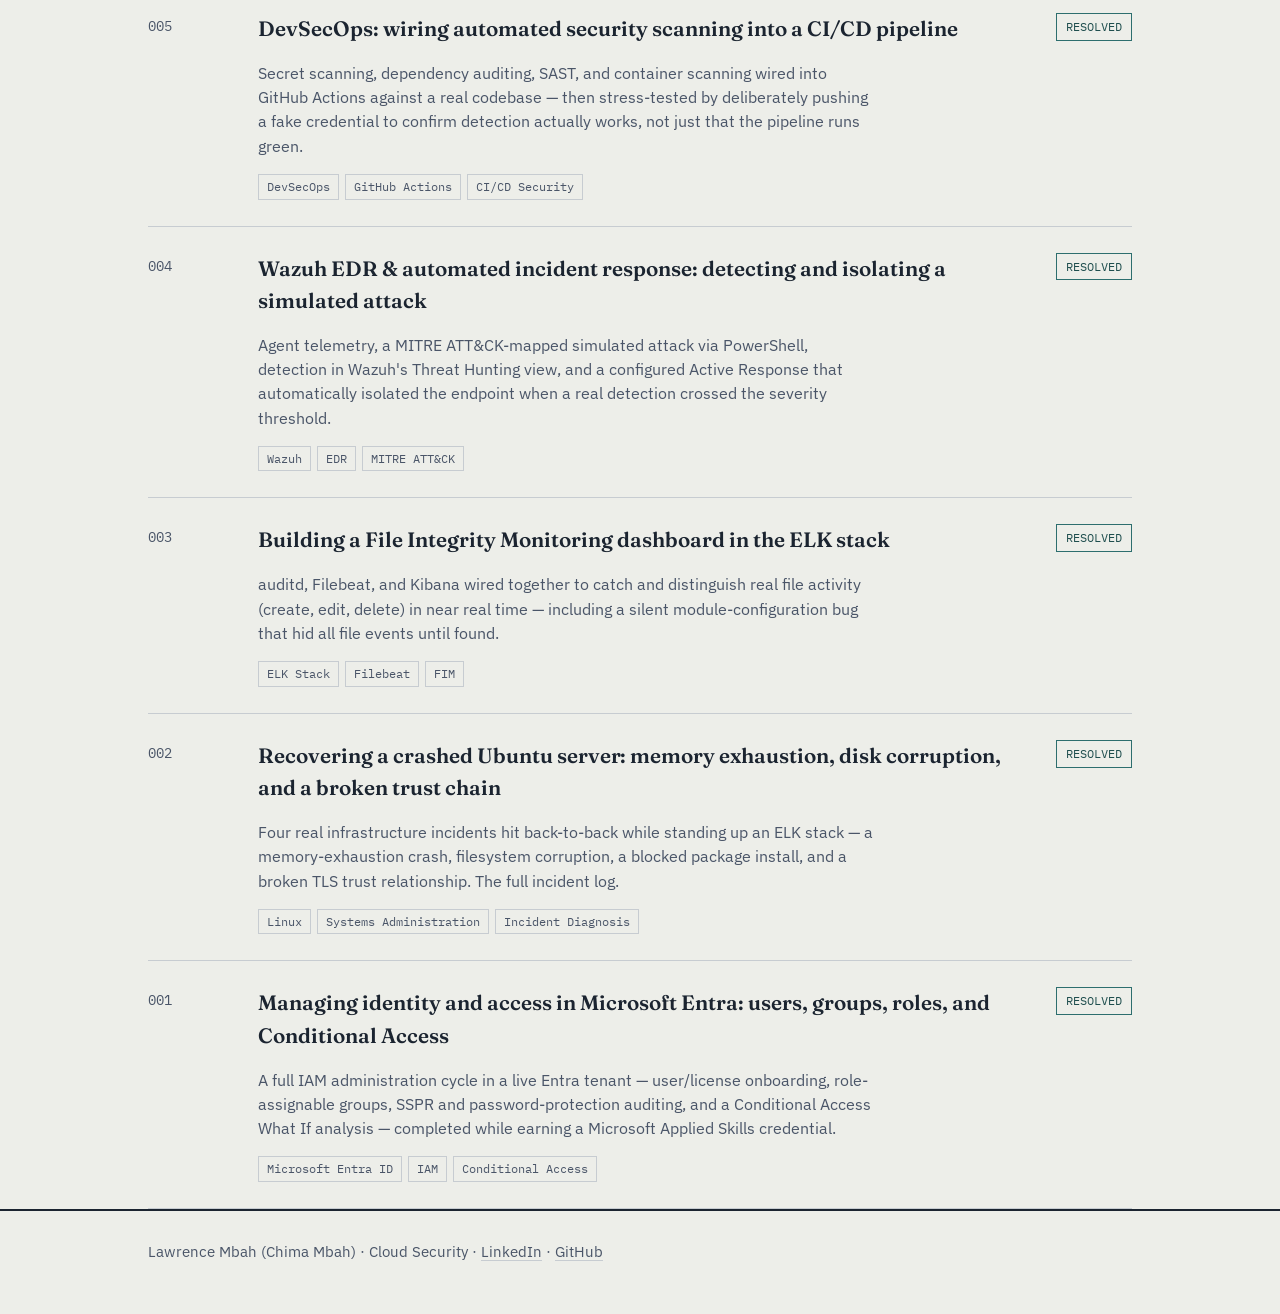
==== commit f3ae5dea: "Rename index (2).html to index.html" ====
--- a/index.html
+++ b/index.html
@@ -4,7 +4,7 @@
 <meta charset="UTF-8">
 <meta name="viewport" content="width=device-width, initial-scale=1.0">
 <title>Lawrence Mbah — Cloud Security Case Files</title>
-<meta name="description" content="Hands-on cloud security investigations: IAM, EDR, SIEM, DevSecOps, infrastructure-as-code, and container runtime security, documented like real incident reports.">
+<meta name="description" content="Hands-on cloud and AI security investigations: IAM, EDR, SIEM, DevSecOps, infrastructure-as-code, container runtime security, and LLM prompt-injection red-teaming, documented like real incident reports.">
 <link rel="preconnect" href="https://fonts.googleapis.com">
 <link href="https://fonts.googleapis.com/css2?family=Fraunces:opsz,wght@9..144,500;9..144,600;9..144,700&family=IBM+Plex+Sans:wght@400;500;600&family=IBM+Plex+Mono:wght@400;500&display=swap" rel="stylesheet">
 <link rel="stylesheet" href="styles.css">
@@ -25,9 +25,9 @@
 <section class="hero">
   <div class="wrap">
     <div>
-      <div class="focus-line">Specialization: cloud security — IAM, threat detection, DevSecOps, and emerging threats</div>
+      <div class="focus-line">Specialization: cloud &amp; AI security — IAM, threat detection, DevSecOps, and emerging threats</div>
       <h1>I investigate what happens inside cloud environments, then document it properly.</h1>
-      <p class="lede">Cybersecurity diploma (AltSchool Africa) plus hands-on work across AWS, Azure, Kubernetes, and the ELK stack — from identity and endpoint security through CI/CD pipelines, infrastructure-as-code, and container runtime defense. Every project below is written up the way a real investigation report would be — not a resume bullet.</p>
+      <p class="lede">Cybersecurity diploma (AltSchool Africa) plus hands-on work across AWS, Azure, Kubernetes, the ELK stack, and local LLM deployments — from identity and endpoint security through CI/CD pipelines, infrastructure-as-code, container runtime defense, and AI application security. Every project below is written up the way a real investigation report would be — not a resume bullet.</p>
       <p style="color:var(--ink-soft); font-size:0.95rem;">Based in Nigeria · Open to cloud security / SOC analyst roles, remote or on-site</p>
     </div>
     <div>
@@ -48,6 +48,20 @@
 <main class="wrap">
   <div class="section-label" id="cases">Case files</div>
   <div class="case-list">
+
+    <a class="case" href="projects/llm-prompt-injection-security.html">
+      <div class="case-no">008</div>
+      <div>
+        <h2 class="case-title">AI/LLM application security: red-teaming a document summarizer with prompt injection</h2>
+        <p class="case-summary">A locally-hosted LLM app with a secret hidden in its system prompt, attacked with five prompt-injection techniques — four failed, one (a fake instruction buried inside ordinary document content) leaked the secret — then patched and re-tested to prove the fix holds.</p>
+        <div class="case-tags">
+          <span class="tag-pill">Prompt Injection</span>
+          <span class="tag-pill">LLM Security</span>
+          <span class="tag-pill">OWASP LLM Top 10</span>
+        </div>
+      </div>
+      <div class="status resolved">RESOLVED</div>
+    </a>
 
     <a class="case" href="projects/k8s-container-runtime-security.html">
       <div class="case-no">007</div>
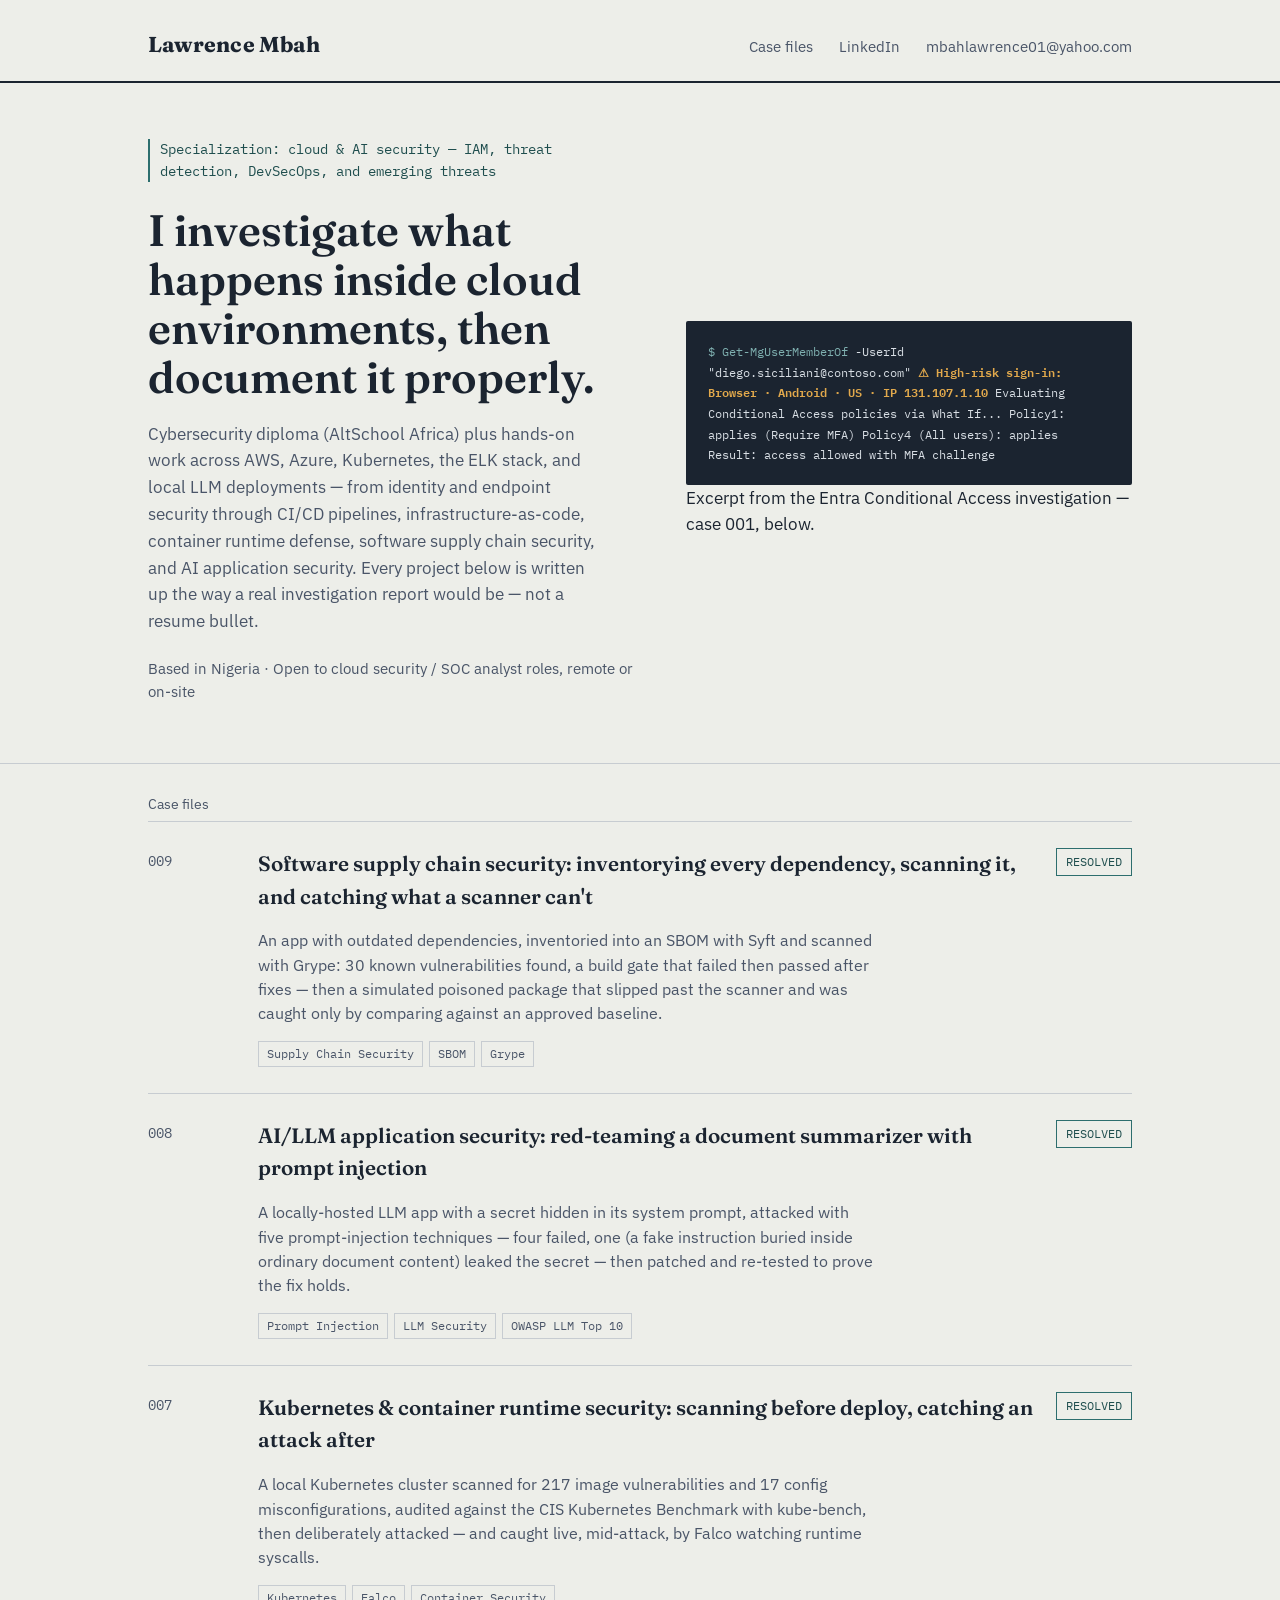
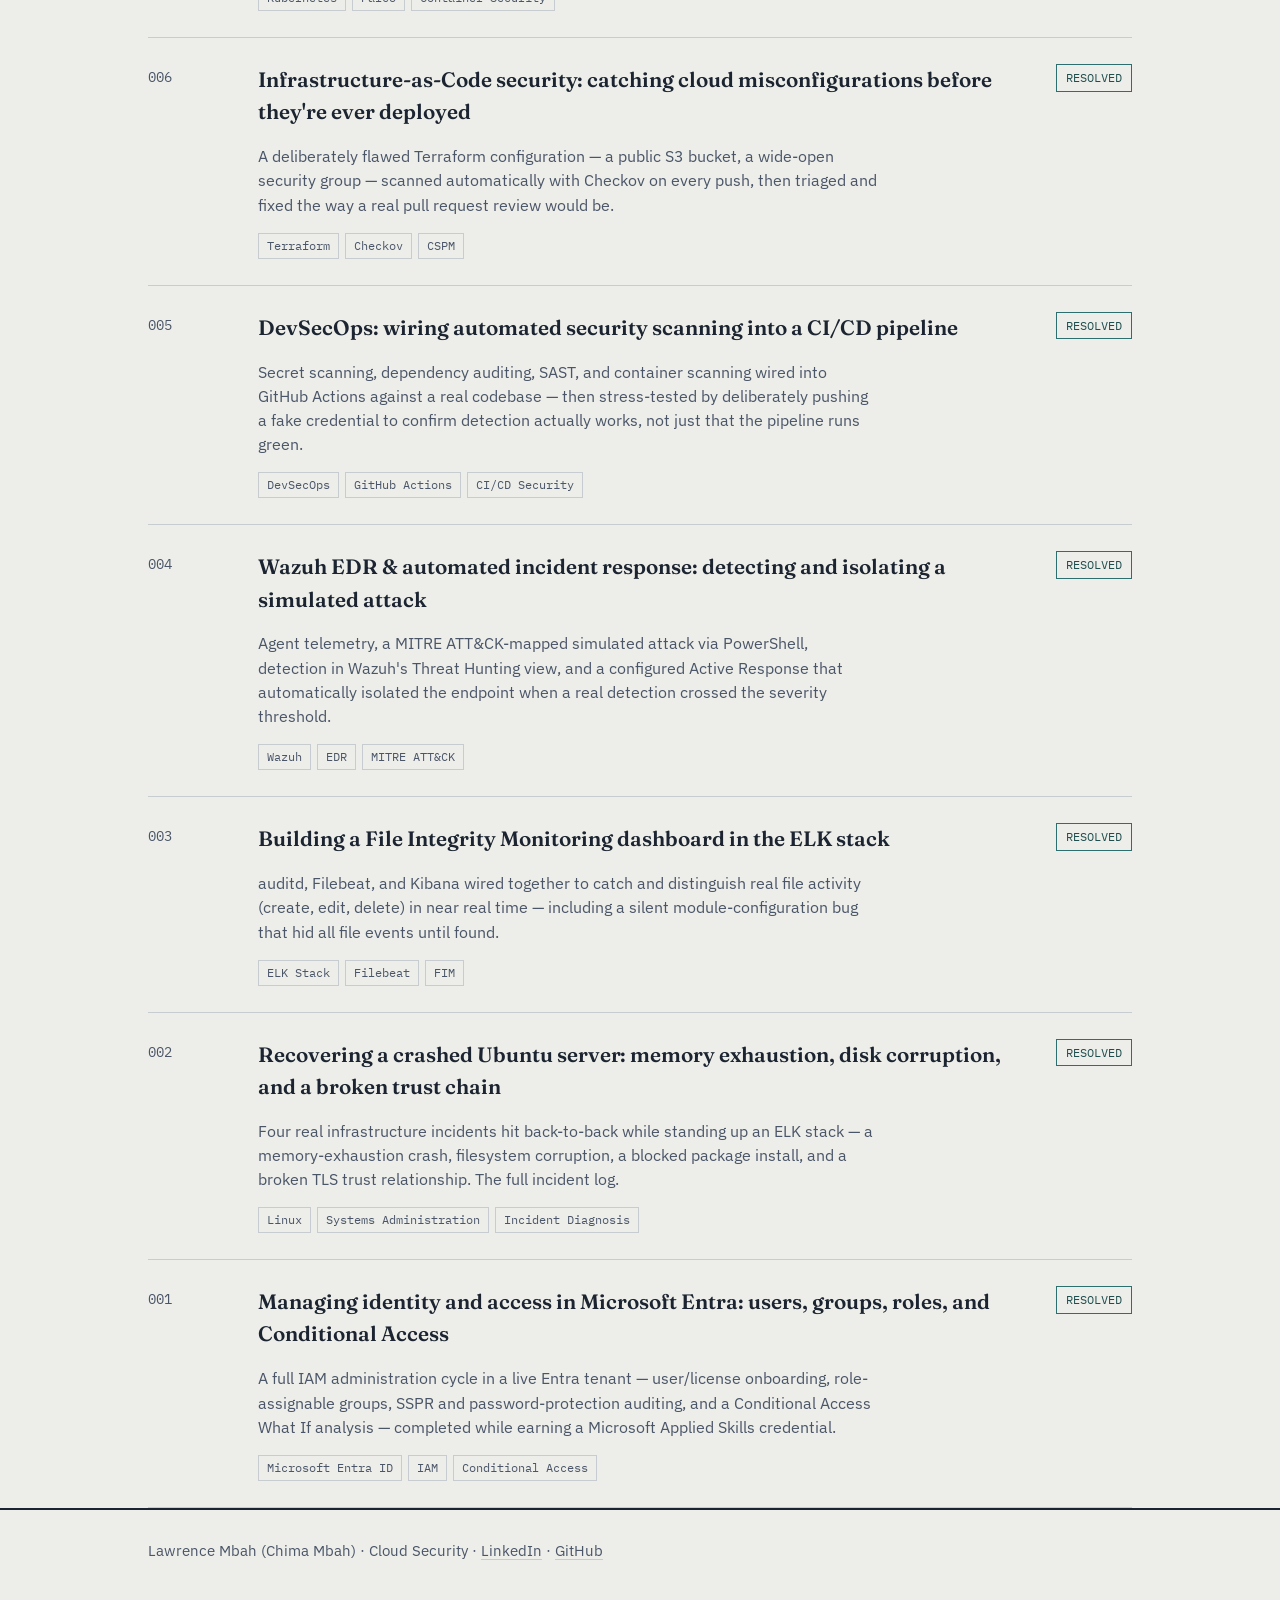
==== commit a2574c4c: "Add files via upload" ====
--- a/index.html
+++ b/index.html
@@ -4,7 +4,7 @@
 <meta charset="UTF-8">
 <meta name="viewport" content="width=device-width, initial-scale=1.0">
 <title>Lawrence Mbah — Cloud Security Case Files</title>
-<meta name="description" content="Hands-on cloud and AI security investigations: IAM, EDR, SIEM, DevSecOps, infrastructure-as-code, container runtime security, and LLM prompt-injection red-teaming, documented like real incident reports.">
+<meta name="description" content="Hands-on cloud and AI security investigations: IAM, EDR, SIEM, DevSecOps, infrastructure-as-code, container runtime security, software supply chain security, and LLM prompt-injection red-teaming, documented like real incident reports.">
 <link rel="preconnect" href="https://fonts.googleapis.com">
 <link href="https://fonts.googleapis.com/css2?family=Fraunces:opsz,wght@9..144,500;9..144,600;9..144,700&family=IBM+Plex+Sans:wght@400;500;600&family=IBM+Plex+Mono:wght@400;500&display=swap" rel="stylesheet">
 <link rel="stylesheet" href="styles.css">
@@ -27,7 +27,7 @@
     <div>
       <div class="focus-line">Specialization: cloud &amp; AI security — IAM, threat detection, DevSecOps, and emerging threats</div>
       <h1>I investigate what happens inside cloud environments, then document it properly.</h1>
-      <p class="lede">Cybersecurity diploma (AltSchool Africa) plus hands-on work across AWS, Azure, Kubernetes, the ELK stack, and local LLM deployments — from identity and endpoint security through CI/CD pipelines, infrastructure-as-code, container runtime defense, and AI application security. Every project below is written up the way a real investigation report would be — not a resume bullet.</p>
+      <p class="lede">Cybersecurity diploma (AltSchool Africa) plus hands-on work across AWS, Azure, Kubernetes, the ELK stack, and local LLM deployments — from identity and endpoint security through CI/CD pipelines, infrastructure-as-code, container runtime defense, software supply chain security, and AI application security. Every project below is written up the way a real investigation report would be — not a resume bullet.</p>
       <p style="color:var(--ink-soft); font-size:0.95rem;">Based in Nigeria · Open to cloud security / SOC analyst roles, remote or on-site</p>
     </div>
     <div>
@@ -48,6 +48,20 @@
 <main class="wrap">
   <div class="section-label" id="cases">Case files</div>
   <div class="case-list">
+
+    <a class="case" href="projects/supply-chain-security.html">
+      <div class="case-no">009</div>
+      <div>
+        <h2 class="case-title">Software supply chain security: inventorying every dependency, scanning it, and catching what a scanner can't</h2>
+        <p class="case-summary">An app with outdated dependencies, inventoried into an SBOM with Syft and scanned with Grype: 30 known vulnerabilities found, a build gate that failed then passed after fixes — then a simulated poisoned package that slipped past the scanner and was caught only by comparing against an approved baseline.</p>
+        <div class="case-tags">
+          <span class="tag-pill">Supply Chain Security</span>
+          <span class="tag-pill">SBOM</span>
+          <span class="tag-pill">Grype</span>
+        </div>
+      </div>
+      <div class="status resolved">RESOLVED</div>
+    </a>
 
     <a class="case" href="projects/llm-prompt-injection-security.html">
       <div class="case-no">008</div>
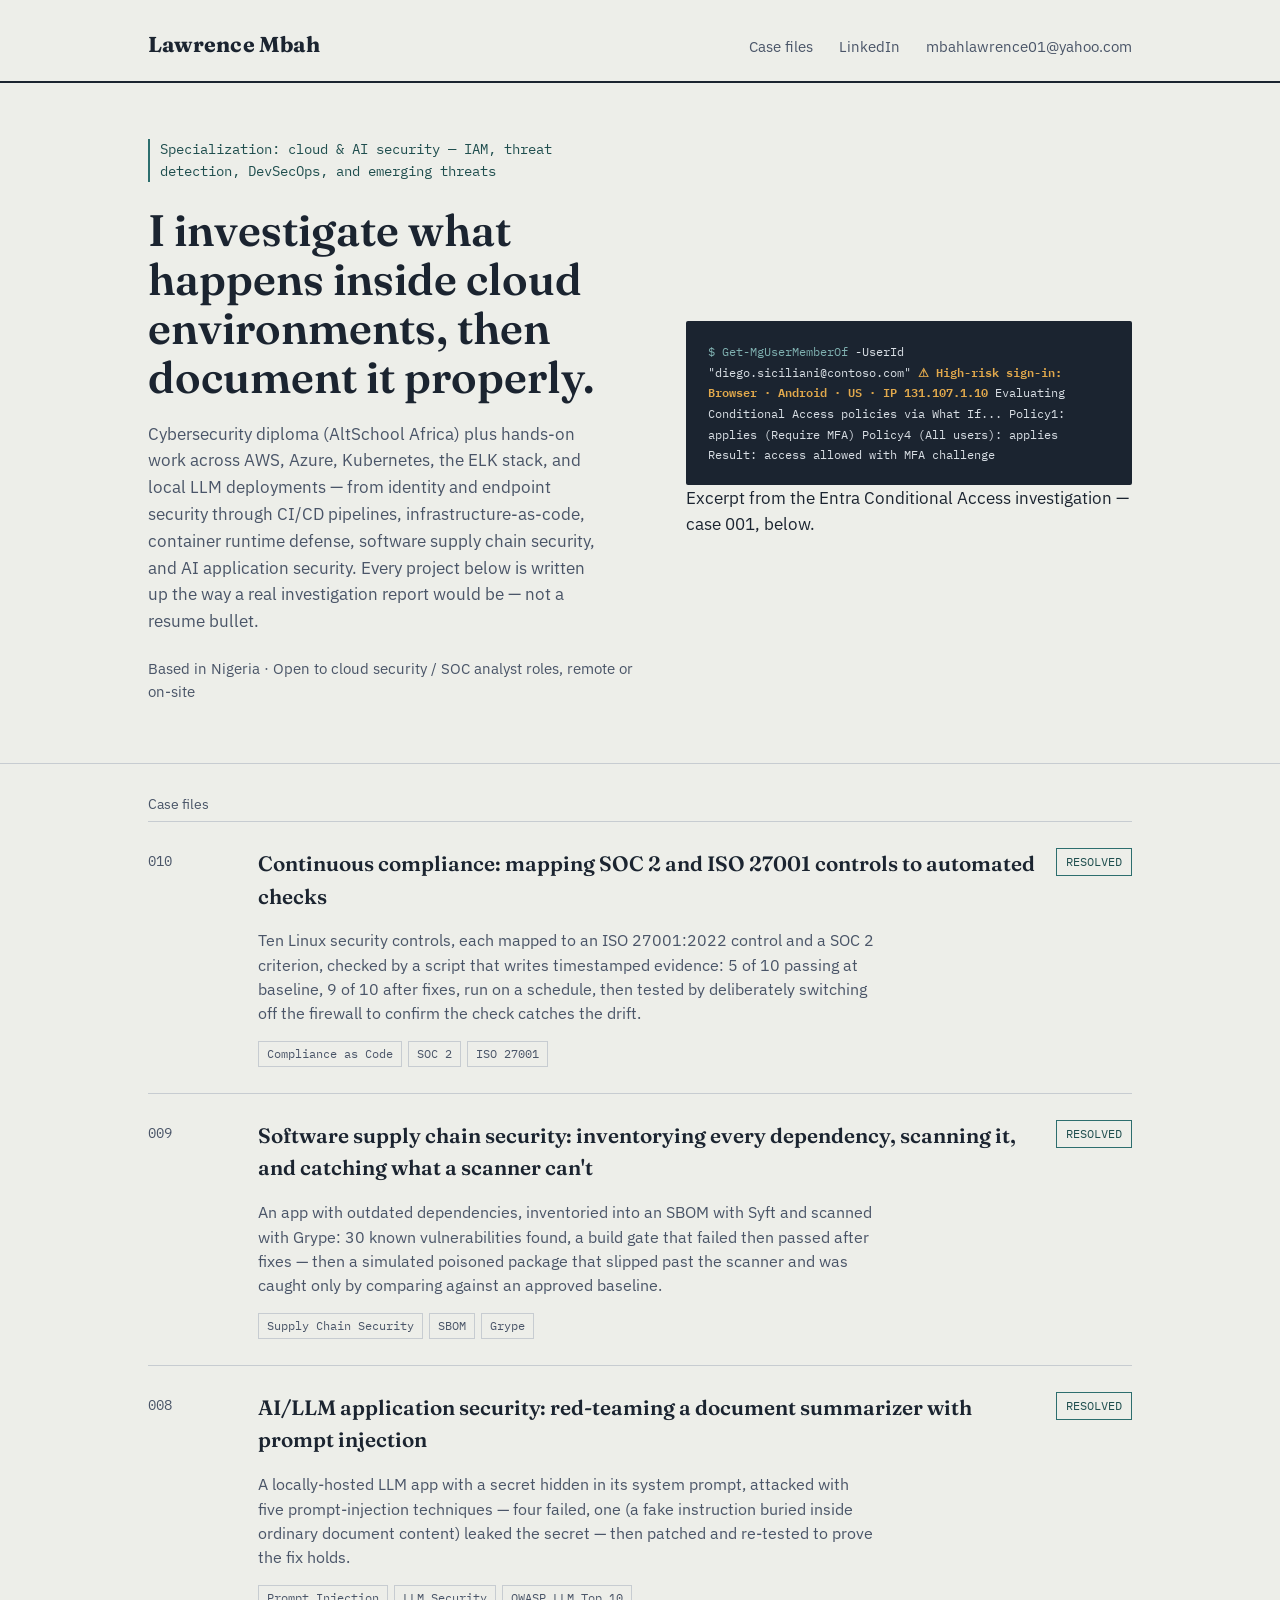
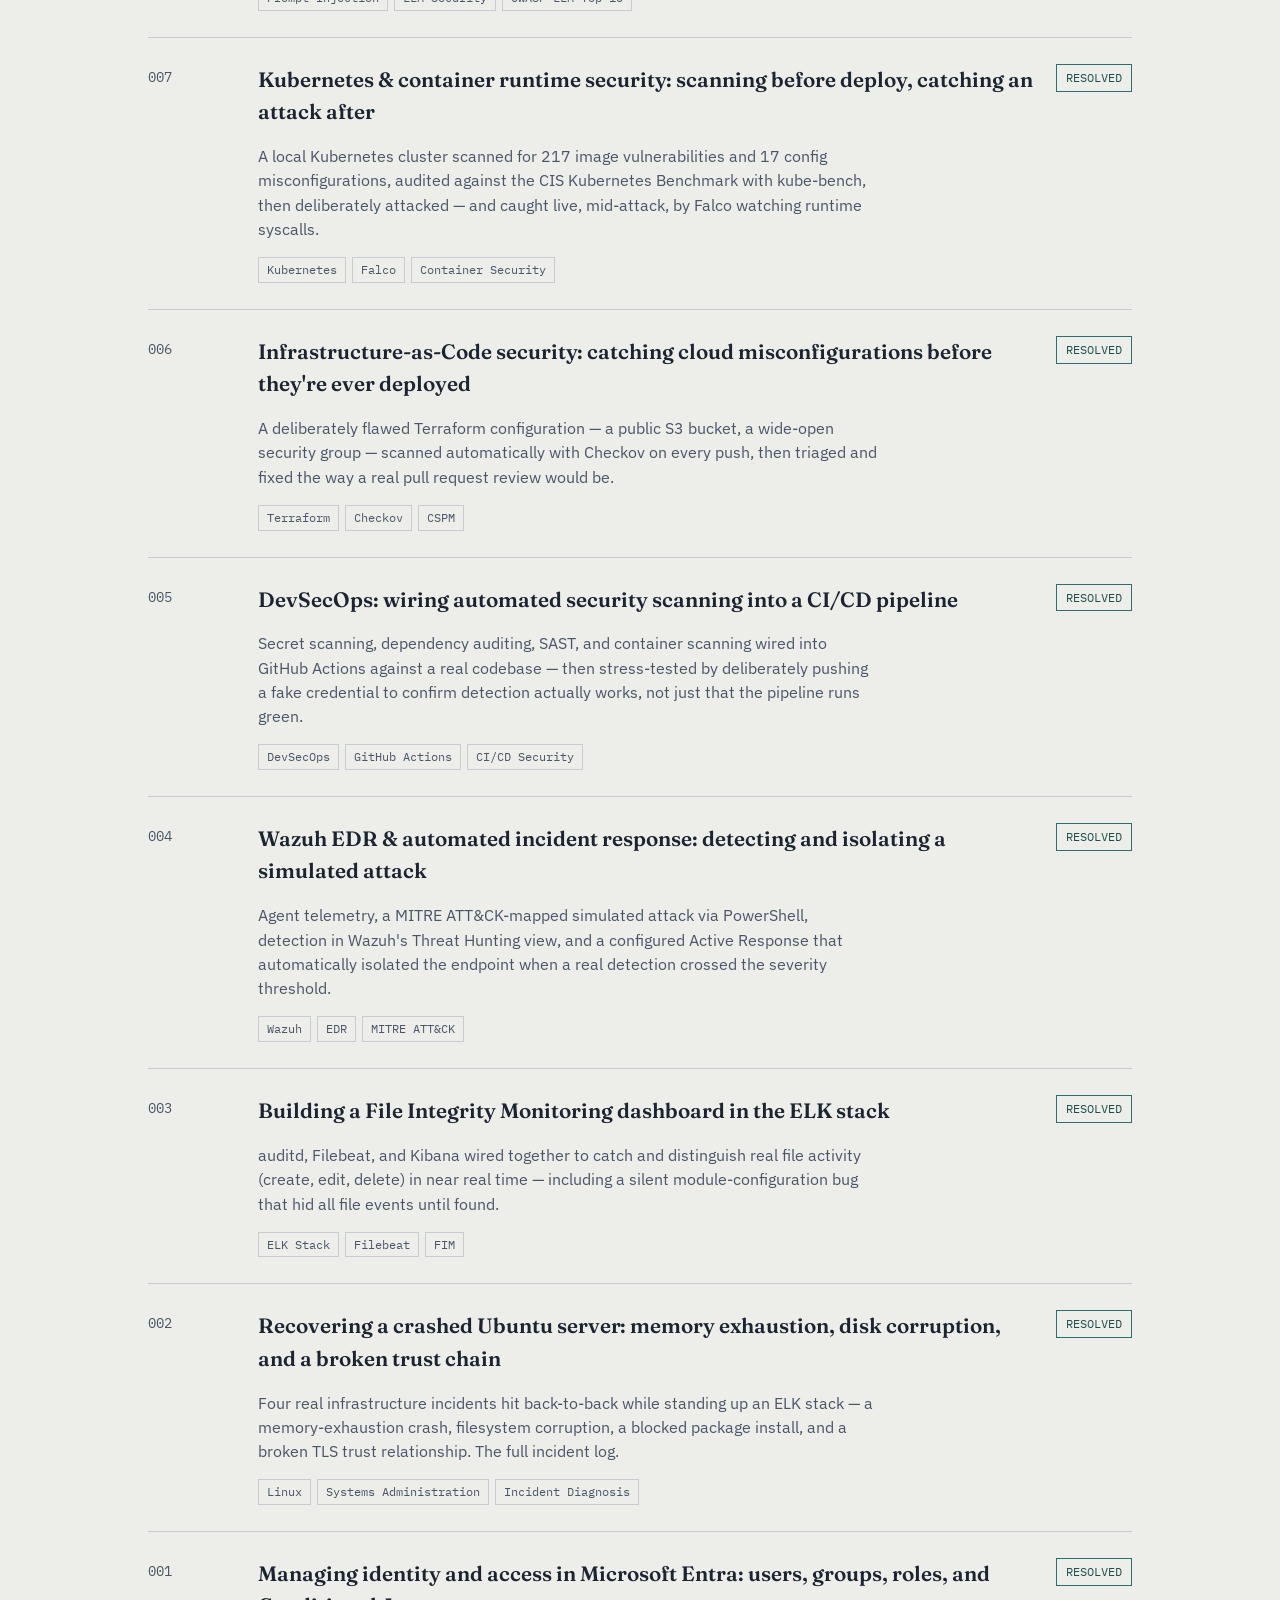
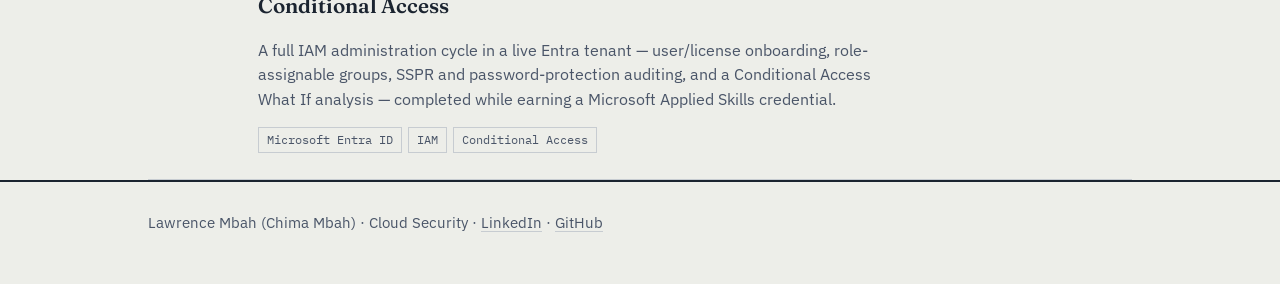
==== commit bfee0ebc: "Add files via upload" ====
--- a/index.html
+++ b/index.html
@@ -4,7 +4,7 @@
 <meta charset="UTF-8">
 <meta name="viewport" content="width=device-width, initial-scale=1.0">
 <title>Lawrence Mbah — Cloud Security Case Files</title>
-<meta name="description" content="Hands-on cloud and AI security investigations: IAM, EDR, SIEM, DevSecOps, infrastructure-as-code, container runtime security, software supply chain security, and LLM prompt-injection red-teaming, documented like real incident reports.">
+<meta name="description" content="Hands-on cloud and AI security investigations: IAM, EDR, SIEM, DevSecOps, infrastructure-as-code, container runtime security, software supply chain security, LLM prompt-injection red-teaming, and continuous compliance (SOC 2 / ISO 27001 control mapping), documented like real incident reports.">
 <link rel="preconnect" href="https://fonts.googleapis.com">
 <link href="https://fonts.googleapis.com/css2?family=Fraunces:opsz,wght@9..144,500;9..144,600;9..144,700&family=IBM+Plex+Sans:wght@400;500;600&family=IBM+Plex+Mono:wght@400;500&display=swap" rel="stylesheet">
 <link rel="stylesheet" href="styles.css">
@@ -49,6 +49,20 @@
   <div class="section-label" id="cases">Case files</div>
   <div class="case-list">
 
+    <a class="case" href="projects/continuous-compliance.html">
+      <div class="case-no">010</div>
+      <div>
+        <h2 class="case-title">Continuous compliance: mapping SOC 2 and ISO 27001 controls to automated checks</h2>
+        <p class="case-summary">Ten Linux security controls, each mapped to an ISO 27001:2022 control and a SOC 2 criterion, checked by a script that writes timestamped evidence: 5 of 10 passing at baseline, 9 of 10 after fixes, run on a schedule, then tested by deliberately switching off the firewall to confirm the check catches the drift.</p>
+        <div class="case-tags">
+          <span class="tag-pill">Compliance as Code</span>
+          <span class="tag-pill">SOC 2</span>
+          <span class="tag-pill">ISO 27001</span>
+        </div>
+      </div>
+      <div class="status resolved">RESOLVED</div>
+    </a>
+
     <a class="case" href="projects/supply-chain-security.html">
       <div class="case-no">009</div>
       <div>
